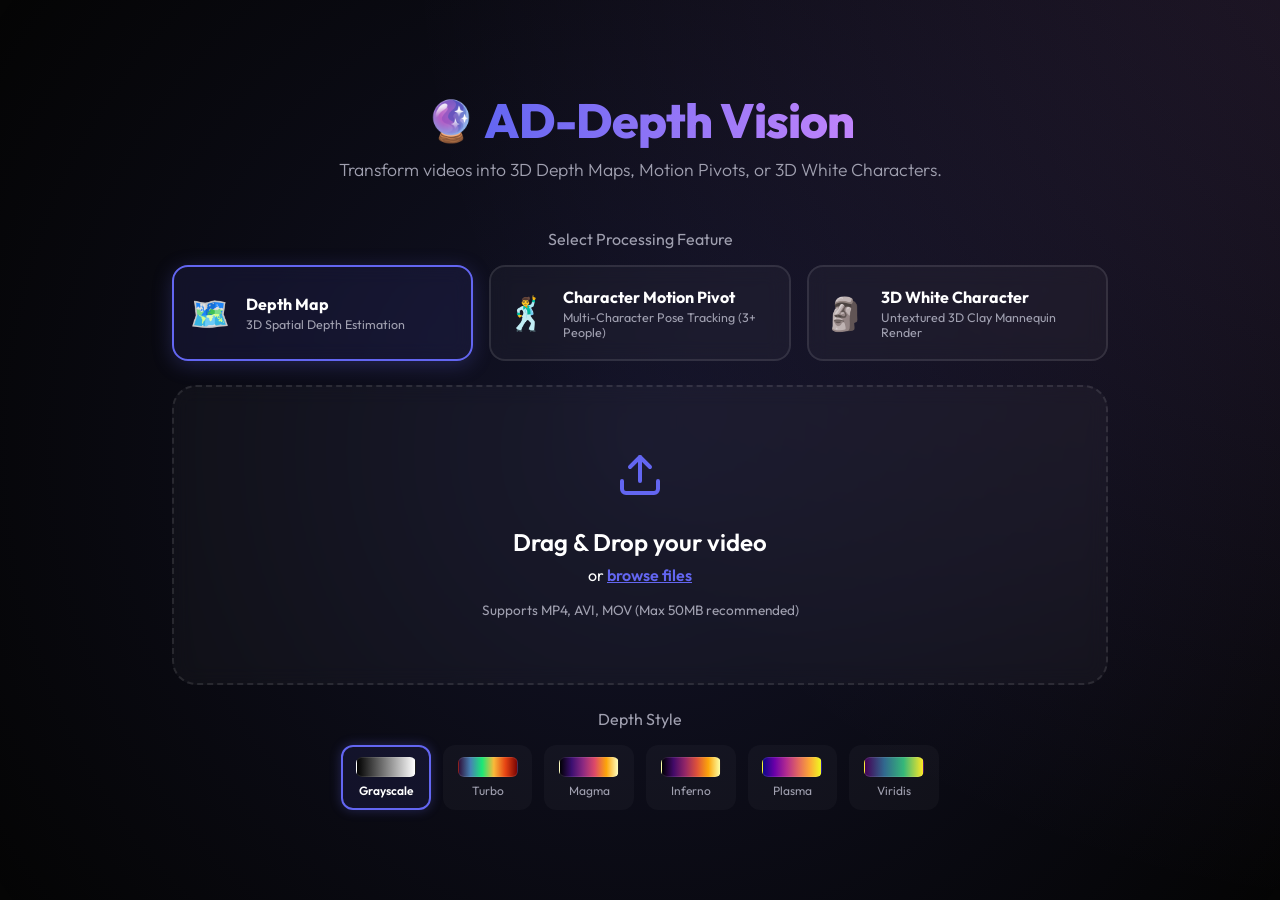
==== frontend/index.html @ 91d2c01e "Initial commit: AD-Depth Vision" ====
<!DOCTYPE html>
<html lang="en">
<head>
    <meta charset="UTF-8">
    <meta name="viewport" content="width=device-width, initial-scale=1.0">
    <title>AD-Depth Vision | AI Video to Depth Map, Pose & 3D White Converter</title>
    <meta name="description" content="Convert any video into a depth map, multi-character motion pivot, or 3D white clay mannequin video using state-of-the-art AI.">
    <link rel="preconnect" href="https://fonts.googleapis.com">
    <link rel="preconnect" href="https://fonts.gstatic.com" crossorigin>
    <link href="https://fonts.googleapis.com/css2?family=Outfit:wght@300;400;600;800&display=swap" rel="stylesheet">
    <link rel="stylesheet" href="style.css">
</head>
<body>
    <div class="background-mesh"></div>
    
    <main class="container">
        <header>
            <div class="logo">
                <span class="logo-icon">🔮</span>
                <h1>AD-Depth Vision</h1>
            </div>
            <p class="subtitle">Transform videos into 3D Depth Maps, Motion Pivots, or 3D White Characters.</p>
        </header>

        <section class="upload-section" id="upload-section">
            <div class="mode-selector">
                <h3>Select Processing Feature</h3>
                <div class="mode-options">
                    <label class="mode-card selected" data-mode="depth">
                        <input type="radio" name="mode" value="depth" checked hidden>
                        <div class="mode-icon">🗺️</div>
                        <div class="mode-info">
                            <strong>Depth Map</strong>
                            <p>3D Spatial Depth Estimation</p>
                        </div>
                    </label>
                    <label class="mode-card" data-mode="pose">
                        <input type="radio" name="mode" value="pose" hidden>
                        <div class="mode-icon">🕺</div>
                        <div class="mode-info">
                            <strong>Character Motion Pivot</strong>
                            <p>Multi-Character Pose Tracking (3+ People)</p>
                        </div>
                    </label>
                    <label class="mode-card" data-mode="3d_white">
                        <input type="radio" name="mode" value="3d_white" hidden>
                        <div class="mode-icon">🗿</div>
                        <div class="mode-info">
                            <strong>3D White Character</strong>
                            <p>Untextured 3D Clay Mannequin Render</p>
                        </div>
                    </label>
                </div>
            </div>

            <div class="drop-zone" id="drop-zone">
                <div class="upload-icon">
                    <svg width="48" height="48" viewBox="0 0 24 24" fill="none" stroke="currentColor" stroke-width="2" stroke-linecap="round" stroke-linejoin="round">
                        <path d="M21 15v4a2 2 0 0 1-2 2H5a2 2 0 0 1-2-2v-4"></path>
                        <polyline points="17 8 12 3 7 8"></polyline>
                        <line x1="12" y1="3" x2="12" y2="15"></line>
                    </svg>
                </div>
                <h2>Drag & Drop your video</h2>
                <p>or <span class="browse-btn">browse files</span></p>
                <p class="formats">Supports MP4, AVI, MOV (Max 50MB recommended)</p>
                <input type="file" id="file-input" accept="video/mp4,video/x-m4v,video/*" hidden>
            </div>

            <div class="colormap-selector" id="colormap-section">
                <h3>Depth Style</h3>
                <div class="colormap-options" id="colormap-options">
                    <label class="colormap-option selected" data-value="grayscale">
                        <input type="radio" name="colormap" value="grayscale" checked hidden>
                        <div class="colormap-preview grayscale-preview"></div>
                        <span>Grayscale</span>
                    </label>
                    <label class="colormap-option" data-value="turbo">
                        <input type="radio" name="colormap" value="turbo" hidden>
                        <div class="colormap-preview turbo-preview"></div>
                        <span>Turbo</span>
                    </label>
                    <label class="colormap-option" data-value="magma">
                        <input type="radio" name="colormap" value="magma" hidden>
                        <div class="colormap-preview magma-preview"></div>
                        <span>Magma</span>
                    </label>
                    <label class="colormap-option" data-value="inferno">
                        <input type="radio" name="colormap" value="inferno" hidden>
                        <div class="colormap-preview inferno-preview"></div>
                        <span>Inferno</span>
                    </label>
                    <label class="colormap-option" data-value="plasma">
                        <input type="radio" name="colormap" value="plasma" hidden>
                        <div class="colormap-preview plasma-preview"></div>
                        <span>Plasma</span>
                    </label>
                    <label class="colormap-option" data-value="viridis">
                        <input type="radio" name="colormap" value="viridis" hidden>
                        <div class="colormap-preview viridis-preview"></div>
                        <span>Viridis</span>
                    </label>
                </div>
            </div>
        </section>

        <section class="processing-section hidden" id="processing-section">
            <div class="loader">
                <div class="scanner"></div>
                <div class="progress-ring"></div>
            </div>
            <h2 id="status-text">Uploading Video...</h2>
            <p id="progress-detail">Our AI is analyzing each frame.</p>
        </section>

        <section class="results-section hidden" id="results-section">
            <h2>Transformation Complete</h2>
            
            <div class="video-compare">
                <div class="video-container">
                    <h3>Original</h3>
                    <video id="original-video" controls muted loop></video>
                </div>
                <div class="video-container">
                    <h3 id="result-title">Depth Map / Motion Pivot</h3>
                    <video id="depth-video" controls muted loop></video>
                </div>
            </div>
            
            <div class="actions">
                <button class="btn btn-primary" id="download-btn">
                    <svg width="20" height="20" viewBox="0 0 24 24" fill="none" stroke="currentColor" stroke-width="2" stroke-linecap="round" stroke-linejoin="round">
                        <path d="M21 15v4a2 2 0 0 1-2 2H5a2 2 0 0 1-2-2v-4"></path>
                        <polyline points="7 10 12 15 17 10"></polyline>
                        <line x1="12" y1="15" x2="12" y2="3"></line>
                    </svg>
                    Download Processed Video
                </button>
                <button class="btn btn-secondary" id="reset-btn">Convert Another</button>
            </div>
        </section>
    </main>

    <script src="app.js"></script>
</body>
</html>
---- frontend/style.css ----
:root {
    --bg-color: #050505;
    --text-primary: #ffffff;
    --text-secondary: #a0a0b0;
    --primary-color: #6366f1;
    --primary-hover: #4f46e5;
    --accent-color: #c084fc;
    --card-bg: rgba(255, 255, 255, 0.03);
    --border-color: rgba(255, 255, 255, 0.1);
    --font-main: 'Outfit', sans-serif;
}

* {
    margin: 0;
    padding: 0;
    box-sizing: border-box;
}

body {
    background-color: var(--bg-color);
    color: var(--text-primary);
    font-family: var(--font-main);
    min-height: 100vh;
    display: flex;
    justify-content: center;
    align-items: center;
    overflow-x: hidden;
    position: relative;
}

/* Dynamic Animated Background */
.background-mesh {
    position: fixed;
    top: -50%;
    left: -50%;
    width: 200%;
    height: 200%;
    background: 
        radial-gradient(circle at 50% 50%, rgba(99, 102, 241, 0.15) 0%, transparent 50%),
        radial-gradient(circle at 80% 20%, rgba(192, 132, 252, 0.15) 0%, transparent 40%);
    z-index: -1;
    animation: pulse 15s ease-in-out infinite alternate;
}

@keyframes pulse {
    0% { transform: scale(1) rotate(0deg); }
    100% { transform: scale(1.1) rotate(5deg); }
}

.container {
    width: 100%;
    max-width: 1000px;
    padding: 2rem;
    display: flex;
    flex-direction: column;
    gap: 3rem;
}

header {
    text-align: center;
    animation: fadeInDown 0.8s ease-out;
}

.logo {
    display: flex;
    align-items: center;
    justify-content: center;
    gap: 0.5rem;
    margin-bottom: 0.5rem;
}

.logo-icon {
    font-size: 2.5rem;
}

h1 {
    font-size: 3rem;
    font-weight: 800;
    background: linear-gradient(to right, var(--primary-color), var(--accent-color));
    -webkit-background-clip: text;
    color: transparent;
    letter-spacing: -1px;
}

.subtitle {
    color: var(--text-secondary);
    font-size: 1.1rem;
    font-weight: 300;
}

/* Upload Section */
.upload-section {
    animation: fadeInUp 0.8s ease-out 0.2s both;
}

/* Mode Selector */
.mode-selector {
    margin-bottom: 1.5rem;
    text-align: center;
}

.mode-selector h3 {
    font-size: 1rem;
    font-weight: 400;
    color: var(--text-secondary);
    margin-bottom: 1rem;
}

.mode-options {
    display: grid;
    grid-template-columns: repeat(3, 1fr);
    gap: 1rem;
}

.mode-card {
    background: var(--card-bg);
    border: 2px solid var(--border-color);
    border-radius: 16px;
    padding: 1.2rem 1rem;
    display: flex;
    align-items: center;
    gap: 1rem;
    cursor: pointer;
    transition: all 0.3s ease;
    backdrop-filter: blur(10px);
}

.mode-card:hover {
    border-color: rgba(255, 255, 255, 0.2);
    transform: translateY(-2px);
}

.mode-card.selected {
    border-color: var(--primary-color);
    background: rgba(99, 102, 241, 0.1);
    box-shadow: 0 4px 20px rgba(99, 102, 241, 0.25);
}

.mode-icon {
    font-size: 2rem;
    line-height: 1;
}

.mode-info {
    text-align: left;
}

.mode-info strong {
    display: block;
    font-size: 1rem;
    color: var(--text-primary);
}

.mode-info p {
    font-size: 0.78rem;
    color: var(--text-secondary);
    margin-top: 0.2rem;
}

.drop-zone {
    background: var(--card-bg);
    border: 2px dashed var(--border-color);
    border-radius: 24px;
    padding: 4rem 2rem;
    text-align: center;
    cursor: pointer;
    transition: all 0.3s cubic-bezier(0.25, 0.8, 0.25, 1);
    backdrop-filter: blur(10px);
    position: relative;
    overflow: hidden;
}

.drop-zone:hover, .drop-zone.dragover {
    border-color: var(--primary-color);
    background: rgba(99, 102, 241, 0.05);
    transform: translateY(-2px);
    box-shadow: 0 10px 30px rgba(0, 0, 0, 0.2);
}

.upload-icon {
    color: var(--primary-color);
    margin-bottom: 1.5rem;
    transition: transform 0.3s ease;
}

.drop-zone:hover .upload-icon {
    transform: translateY(-5px) scale(1.1);
}

.drop-zone h2 {
    font-size: 1.5rem;
    font-weight: 600;
    margin-bottom: 0.5rem;
}

.browse-btn {
    color: var(--primary-color);
    font-weight: 600;
    text-decoration: underline;
}

.formats {
    margin-top: 1rem;
    font-size: 0.85rem;
    color: var(--text-secondary);
}

/* Colormap Selector */
.colormap-selector {
    margin-top: 1.5rem;
    text-align: center;
}

.colormap-selector h3 {
    font-size: 1rem;
    font-weight: 400;
    color: var(--text-secondary);
    margin-bottom: 1rem;
}

.colormap-options {
    display: flex;
    gap: 0.75rem;
    justify-content: center;
    flex-wrap: wrap;
}

.colormap-option {
    display: flex;
    flex-direction: column;
    align-items: center;
    gap: 0.4rem;
    padding: 0.6rem 0.8rem;
    border-radius: 12px;
    border: 2px solid transparent;
    background: var(--card-bg);
    cursor: pointer;
    transition: all 0.25s ease;
}

.colormap-option:hover {
    border-color: rgba(255, 255, 255, 0.15);
    background: rgba(255, 255, 255, 0.05);
}

.colormap-option.selected {
    border-color: var(--primary-color);
    background: rgba(99, 102, 241, 0.1);
    box-shadow: 0 0 12px rgba(99, 102, 241, 0.3);
}

.colormap-option span {
    font-size: 0.75rem;
    color: var(--text-secondary);
    font-weight: 400;
}

.colormap-option.selected span {
    color: var(--text-primary);
    font-weight: 600;
}

.colormap-preview {
    width: 60px;
    height: 20px;
    border-radius: 6px;
    border: 1px solid rgba(255, 255, 255, 0.1);
}

.grayscale-preview {
    background: linear-gradient(to right, #000, #fff);
}

.turbo-preview {
    background: linear-gradient(to right, #30123b, #4682b4, #1ae876, #faba39, #e64413, #7a0403);
}

.magma-preview {
    background: linear-gradient(to right, #000004, #3b0f70, #8c2981, #de4968, #fca50a, #fcfdbf);
}

.inferno-preview {
    background: linear-gradient(to right, #000004, #420a68, #932667, #dd513a, #fca50a, #fcffa4);
}

.plasma-preview {
    background: linear-gradient(to right, #0d0887, #6a00a8, #b12a90, #e16462, #fca636, #f0f921);
}

.viridis-preview {
    background: linear-gradient(to right, #440154, #31688e, #35b779, #fde725);
}

/* Processing Section */
.processing-section {
    text-align: center;
    background: var(--card-bg);
    border: 1px solid var(--border-color);
    border-radius: 24px;
    padding: 4rem 2rem;
    backdrop-filter: blur(10px);
    animation: fadeIn 0.5s ease-out;
}

.loader {
    position: relative;
    width: 120px;
    height: 120px;
    margin: 0 auto 2rem;
}

.progress-ring {
    position: absolute;
    top: 0;
    left: 0;
    width: 100%;
    height: 100%;
    border: 4px solid rgba(255, 255, 255, 0.1);
    border-top-color: var(--primary-color);
    border-radius: 50%;
    animation: spin 1s linear infinite;
}

.scanner {
    position: absolute;
    top: 20%;
    left: 20%;
    width: 60%;
    height: 60%;
    background: linear-gradient(180deg, transparent, rgba(192, 132, 252, 0.5), transparent);
    border-radius: 10px;
    animation: scan 2s ease-in-out infinite alternate;
}

@keyframes spin { 100% { transform: rotate(360deg); } }
@keyframes scan {
    0% { transform: translateY(-30%); opacity: 0; }
    50% { opacity: 1; }
    100% { transform: translateY(30%); opacity: 0; }
}

.processing-section h2 {
    font-size: 1.8rem;
    margin-bottom: 0.5rem;
    background: linear-gradient(to right, #fff, #a0a0b0);
    -webkit-background-clip: text;
    color: transparent;
}

.processing-section p {
    color: var(--text-secondary);
}

/* Results Section */
.results-section {
    animation: fadeInUp 0.8s ease-out;
}

.results-section > h2 {
    text-align: center;
    font-size: 2rem;
    margin-bottom: 2rem;
}

.video-compare {
    display: grid;
    grid-template-columns: 1fr 1fr;
    gap: 1.5rem;
    margin-bottom: 2.5rem;
}

.video-container {
    background: var(--card-bg);
    border: 1px solid var(--border-color);
    border-radius: 16px;
    padding: 1rem;
    transition: transform 0.3s ease;
}

.video-container:hover {
    transform: translateY(-5px);
    border-color: rgba(255, 255, 255, 0.2);
}

.video-container h3 {
    font-size: 1.1rem;
    margin-bottom: 1rem;
    color: var(--text-secondary);
    text-align: center;
    font-weight: 400;
}

video {
    width: 100%;
    border-radius: 8px;
    background: #000;
    display: block;
    object-fit: contain;
}

.actions {
    display: flex;
    justify-content: center;
    gap: 1rem;
}

.btn {
    padding: 0.8rem 1.8rem;
    border-radius: 12px;
    font-family: inherit;
    font-weight: 600;
    font-size: 1rem;
    cursor: pointer;
    display: flex;
    align-items: center;
    gap: 0.5rem;
    transition: all 0.2s ease;
    border: none;
}

.btn-primary {
    background: var(--primary-color);
    color: white;
    box-shadow: 0 4px 15px rgba(99, 102, 241, 0.4);
}

.btn-primary:hover {
    background: var(--primary-hover);
    transform: translateY(-2px);
    box-shadow: 0 6px 20px rgba(99, 102, 241, 0.6);
}

.btn-secondary {
    background: transparent;
    color: var(--text-primary);
    border: 1px solid var(--border-color);
}

.btn-secondary:hover {
    background: rgba(255, 255, 255, 0.05);
    border-color: rgba(255, 255, 255, 0.2);
}

.hidden {
    display: none !important;
}

/* Animations */
@keyframes fadeInDown {
    from { opacity: 0; transform: translateY(-20px); }
    to { opacity: 1; transform: translateY(0); }
}

@keyframes fadeInUp {
    from { opacity: 0; transform: translateY(20px); }
    to { opacity: 1; transform: translateY(0); }
}

@keyframes fadeIn {
    from { opacity: 0; }
    to { opacity: 1; }
}

@media (max-width: 768px) {
    .video-compare {
        grid-template-columns: 1fr;
    }
    h1 { font-size: 2.2rem; }
}
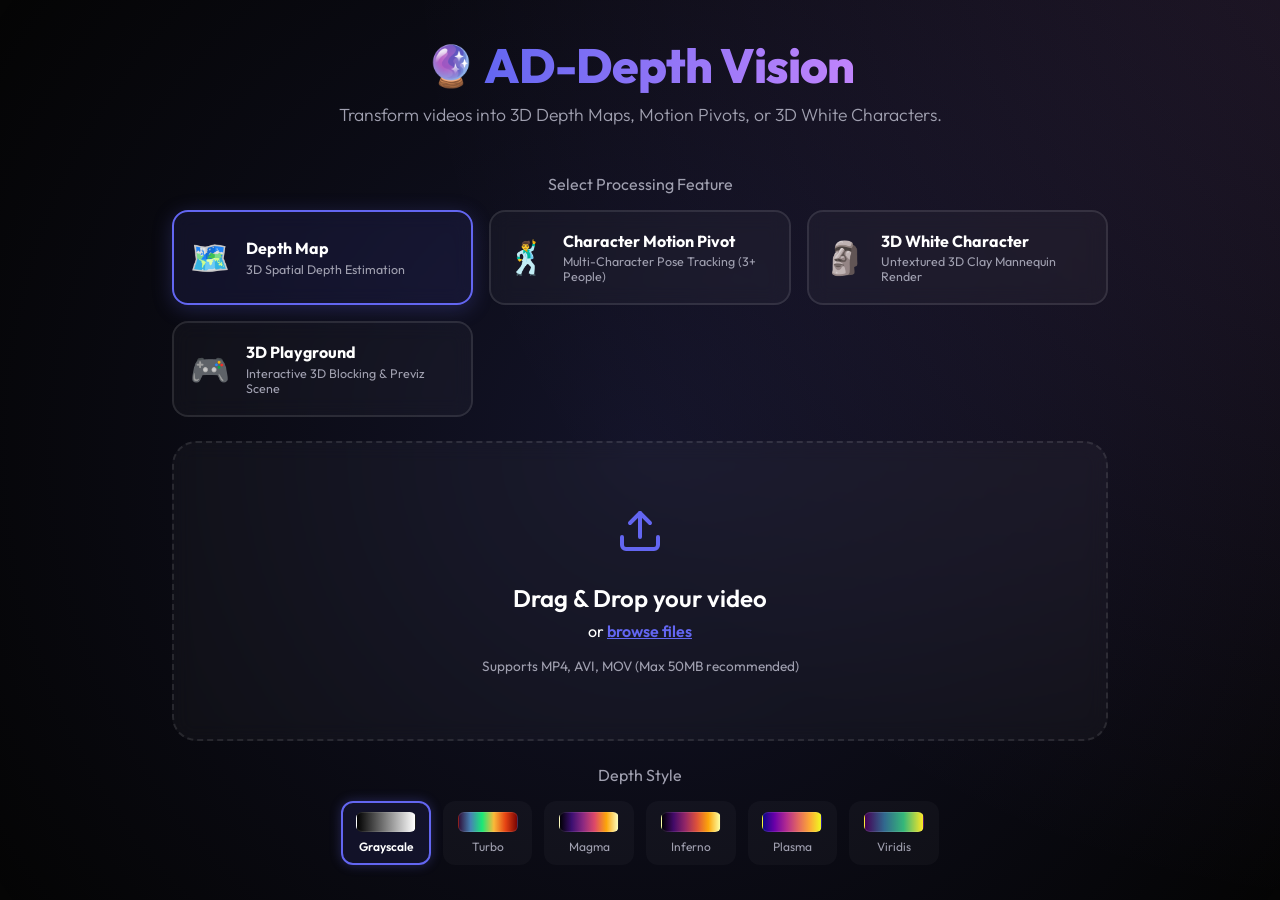
==== commit 5a0f8672: "Feat: 3D Playground for Interactive Blocking - Added PlaygroundProcessor: extracts YOLOv8 pose + Dep" ====
--- a/frontend/index.html
+++ b/frontend/index.html
@@ -48,6 +48,14 @@
                         <div class="mode-info">
                             <strong>3D White Character</strong>
                             <p>Untextured 3D Clay Mannequin Render</p>
+                        </div>
+                    </label>
+                    <label class="mode-card" data-mode="playground">
+                        <input type="radio" name="mode" value="playground" hidden>
+                        <div class="mode-icon">🎮</div>
+                        <div class="mode-info">
+                            <strong>3D Playground</strong>
+                            <p>Interactive 3D Blocking & Previz Scene</p>
                         </div>
                     </label>
                 </div>
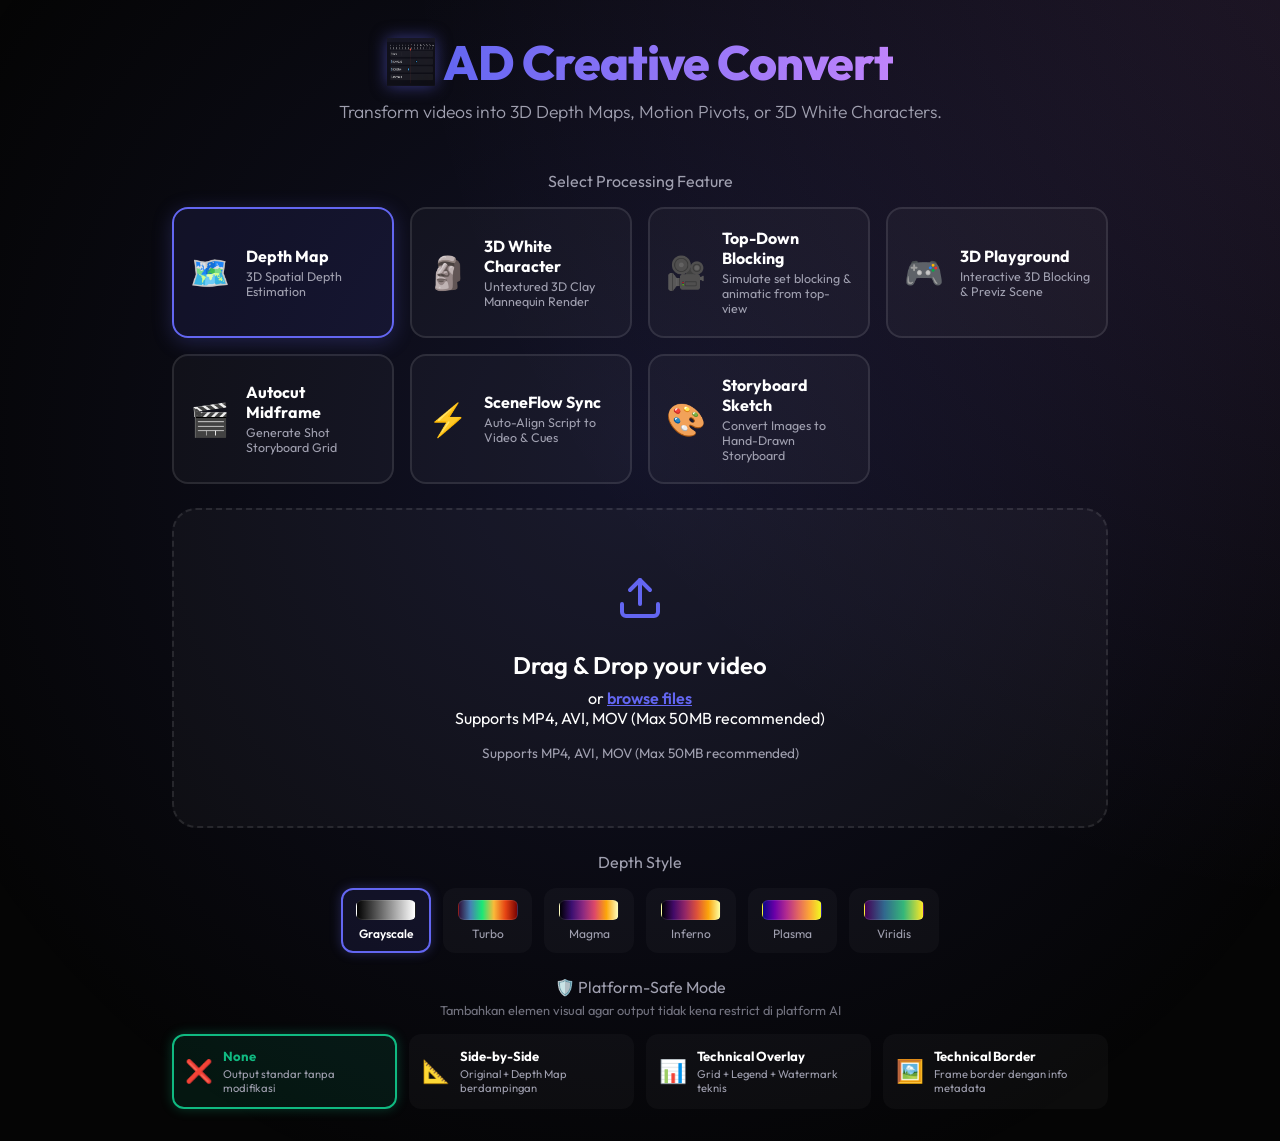
==== commit a47fd8f1: "feat: add full feature set - SceneFlow, Autocut, Blocking, Sketch, DramaClaw, BG Lock, Playground & " ====
--- a/frontend/index.html
+++ b/frontend/index.html
@@ -3,12 +3,14 @@
 <head>
     <meta charset="UTF-8">
     <meta name="viewport" content="width=device-width, initial-scale=1.0">
-    <title>AD-Depth Vision | AI Video to Depth Map, Pose & 3D White Converter</title>
+    <title>AD Creative Convert | AI Video to Depth Map, Pose & 3D White Converter</title>
     <meta name="description" content="Convert any video into a depth map, multi-character motion pivot, or 3D white clay mannequin video using state-of-the-art AI.">
     <link rel="preconnect" href="https://fonts.googleapis.com">
     <link rel="preconnect" href="https://fonts.gstatic.com" crossorigin>
     <link href="https://fonts.googleapis.com/css2?family=Outfit:wght@300;400;600;800&display=swap" rel="stylesheet">
-    <link rel="stylesheet" href="style.css">
+    <link rel="icon" type="image/png" href="logo.png">
+    <link rel="apple-touch-icon" href="logo.png">
+    <link rel="stylesheet" href="style.css?v=12">
 </head>
 <body>
     <div class="background-mesh"></div>
@@ -16,8 +18,8 @@
     <main class="container">
         <header>
             <div class="logo">
-                <span class="logo-icon">🔮</span>
-                <h1>AD-Depth Vision</h1>
+                <img src="logo.png" alt="AD Creative Convert Logo" class="logo-icon" style="width: 48px; height: 48px; filter: drop-shadow(0 0 8px rgba(99, 102, 241, 0.5));">
+                <h1>AD Creative Convert</h1>
             </div>
             <p class="subtitle">Transform videos into 3D Depth Maps, Motion Pivots, or 3D White Characters.</p>
         </header>
@@ -34,14 +36,6 @@
                             <p>3D Spatial Depth Estimation</p>
                         </div>
                     </label>
-                    <label class="mode-card" data-mode="pose">
-                        <input type="radio" name="mode" value="pose" hidden>
-                        <div class="mode-icon">🕺</div>
-                        <div class="mode-info">
-                            <strong>Character Motion Pivot</strong>
-                            <p>Multi-Character Pose Tracking (3+ People)</p>
-                        </div>
-                    </label>
                     <label class="mode-card" data-mode="3d_white">
                         <input type="radio" name="mode" value="3d_white" hidden>
                         <div class="mode-icon">🗿</div>
@@ -50,12 +44,44 @@
                             <p>Untextured 3D Clay Mannequin Render</p>
                         </div>
                     </label>
+                    <label class="mode-card" data-mode="blocking">
+                        <input type="radio" name="mode" value="blocking" hidden>
+                        <div class="mode-icon">🎥</div>
+                        <div class="mode-info">
+                            <strong>Top-Down Blocking</strong>
+                            <p>Simulate set blocking & animatic from top-view</p>
+                        </div>
+                    </label>
                     <label class="mode-card" data-mode="playground">
                         <input type="radio" name="mode" value="playground" hidden>
                         <div class="mode-icon">🎮</div>
                         <div class="mode-info">
                             <strong>3D Playground</strong>
                             <p>Interactive 3D Blocking & Previz Scene</p>
+                        </div>
+                    </label>
+                    <label class="mode-card" data-mode="autocut">
+                        <input type="radio" name="mode" value="autocut" hidden>
+                        <div class="mode-icon">🎬</div>
+                        <div class="mode-info">
+                            <strong>Autocut Midframe</strong>
+                            <p>Generate Shot Storyboard Grid</p>
+                        </div>
+                    </label>
+                    <label class="mode-card" data-mode="sceneflow">
+                        <input type="radio" name="mode" value="sceneflow" hidden>
+                        <div class="mode-icon">⚡</div>
+                        <div class="mode-info">
+                            <strong>SceneFlow Sync</strong>
+                            <p>Auto-Align Script to Video & Cues</p>
+                        </div>
+                    </label>
+                    <label class="mode-card" data-mode="sketch">
+                        <input type="radio" name="mode" value="sketch" hidden>
+                        <div class="mode-icon">🎨</div>
+                        <div class="mode-info">
+                            <strong>Storyboard Sketch</strong>
+                            <p>Convert Images to Hand-Drawn Storyboard</p>
                         </div>
                     </label>
                 </div>
@@ -69,10 +95,10 @@
                         <line x1="12" y1="3" x2="12" y2="15"></line>
                     </svg>
                 </div>
-                <h2>Drag & Drop your video</h2>
-                <p>or <span class="browse-btn">browse files</span></p>
+                <h2 id="drop-zone-title">Drag & Drop your video</h2>
+                <p id="drop-zone-subtitle">or <span class="browse-btn">browse files</span></p>
                 <p class="formats">Supports MP4, AVI, MOV (Max 50MB recommended)</p>
-                <input type="file" id="file-input" accept="video/mp4,video/x-m4v,video/*" hidden>
+                <input type="file" id="file-input" accept="video/mp4,video/x-m4v,video/*,image/*" hidden>
             </div>
 
             <div class="colormap-selector" id="colormap-section">
@@ -110,6 +136,360 @@
                     </label>
                 </div>
             </div>
+            <div class="safe-mode-selector" id="safe-mode-section">
+                <h3>🛡️ Platform-Safe Mode</h3>
+                <p class="safe-mode-desc">Tambahkan elemen visual agar output tidak kena restrict di platform AI</p>
+                <div class="safe-mode-options" id="safe-mode-options">
+                    <label class="safe-mode-option selected" data-value="none">
+                        <input type="radio" name="safe_mode" value="none" checked hidden>
+                        <div class="safe-mode-icon">❌</div>
+                        <div class="safe-mode-info">
+                            <strong>None</strong>
+                            <p>Output standar tanpa modifikasi</p>
+                        </div>
+                    </label>
+                    <label class="safe-mode-option" data-value="side_by_side">
+                        <input type="radio" name="safe_mode" value="side_by_side" hidden>
+                        <div class="safe-mode-icon">📐</div>
+                        <div class="safe-mode-info">
+                            <strong>Side-by-Side</strong>
+                            <p>Original + Depth Map berdampingan</p>
+                        </div>
+                    </label>
+                    <label class="safe-mode-option" data-value="overlay">
+                        <input type="radio" name="safe_mode" value="overlay" hidden>
+                        <div class="safe-mode-icon">📊</div>
+                        <div class="safe-mode-info">
+                            <strong>Technical Overlay</strong>
+                            <p>Grid + Legend + Watermark teknis</p>
+                        </div>
+                    </label>
+                    <label class="safe-mode-option" data-value="border">
+                        <input type="radio" name="safe_mode" value="border" hidden>
+                        <div class="safe-mode-icon">🖼️</div>
+                        <div class="safe-mode-info">
+                            <strong>Technical Border</strong>
+                            <p>Frame border dengan info metadata</p>
+                        </div>
+                    </label>
+                </div>
+            </div>
+            
+            <div class="autocut-options hidden" id="autocut-section">
+                <h3>🎬 Autocut Settings</h3>
+                <div class="control-group">
+                    <label for="autocut-capture">Capture Frame</label>
+                    <select id="autocut-capture" style="width: 100%; padding: 0.8rem; background: var(--card-bg); border: 2px solid rgba(255,255,255,0.1); color: var(--text-primary); border-radius: 8px;">
+                        <option value="mid_frame" selected>Mid Frame (Tengah Shot - Recommended)</option>
+                        <option value="first_frame">First Frame (Awal Shot)</option>
+                        <option value="end_frame">End Frame (Akhir Shot)</option>
+                    </select>
+                </div>
+            </div>
+
+            <!-- SceneFlow Script-Video Sync Section -->
+            <div class="sceneflow-options hidden" id="sceneflow-section" style="margin-top: 1.5rem;">
+                <div class="sceneflow-banner" style="background: linear-gradient(135deg, rgba(99, 102, 241, 0.15), rgba(168, 85, 247, 0.15)); border: 1px solid rgba(168, 85, 247, 0.3); border-radius: 12px; padding: 1.25rem; margin-bottom: 1.5rem;">
+                    <div style="display: flex; align-items: center; gap: 10px; margin-bottom: 0.5rem;">
+                        <span style="font-size: 1.5rem;">⚡</span>
+                        <h3 style="margin: 0; color: #fff;">SceneFlow Screenplay-to-Video Sync Studio</h3>
+                    </div>
+                    <p style="color: var(--text-secondary); margin: 0; font-size: 0.9rem;">
+                        Upload footage and script simultaneously. The AI extracts audio dialog bursts, synchronizes 8 color-coded screenplay cues in real-time, and lets you fine-tune timestamps on an interactive timeline.
+                    </p>
+                </div>
+
+                <div style="display: grid; grid-template-columns: repeat(auto-fit, minmax(300px, 1fr)); gap: 1.5rem; margin-bottom: 1.5rem;">
+                    <!-- Video Upload Area -->
+                    <div class="control-group">
+                        <label style="font-weight: 600; margin-bottom: 0.5rem; display: block;">📹 1. Upload Video Footage</label>
+                        <div id="sceneflow-video-dropzone" class="dropzone" style="border: 2px dashed rgba(255,255,255,0.2); border-radius: 10px; padding: 2rem 1rem; text-align: center; cursor: pointer; background: rgba(0,0,0,0.2);">
+                            <span id="sceneflow-dropzone-text">Drop video here or click to browse</span>
+                            <input type="file" id="sceneflow-video-file" accept="video/*" hidden>
+                        </div>
+                    </div>
+
+                    <!-- Script Input Area -->
+                    <div class="control-group">
+                        <div style="display: flex; justify-content: space-between; align-items: center; margin-bottom: 0.5rem;">
+                            <label style="font-weight: 600;">📜 2. Screenplay / Script</label>
+                            <div style="display: flex; gap: 6px; align-items: center; flex-wrap: wrap;">
+                                <button type="button" id="sceneflow-upload-doc-btn" class="btn btn-secondary" style="padding: 0.25rem 0.6rem; font-size: 0.8rem; background: rgba(99, 102, 241, 0.2); border-color: rgba(99, 102, 241, 0.4); color: #a5b4fc;" title="Upload script from PDF, TXT, or Fountain file">📄 Upload PDF / TXT</button>
+                                <input type="file" id="sceneflow-doc-file" accept=".pdf,.txt,.fountain,.md" hidden>
+                                <select id="sceneflow-demo-select" class="custom-select" style="padding: 0.25rem 0.5rem; font-size: 0.8rem;">
+                                    <option value="scifi">Sci-Fi Lab Demo</option>
+                                    <option value="chase">Cyberpunk Chase Demo</option>
+                                </select>
+                                <button type="button" id="sceneflow-load-demo-btn" class="btn btn-secondary" style="padding: 0.25rem 0.6rem; font-size: 0.8rem;">Load Demo</button>
+                            </div>
+                        </div>
+                        <textarea id="sceneflow-script-input" rows="8" placeholder="Paste your screenplay script text here...
+Example:
+INT. LAB - NIGHT
+DR. ARIS: &quot;The neural sync is stable.&quot;
+[CAMERA: SLOW PAN LEFT]
+Dr. Aris flips the breaker switch.
+[SFX: POWER GENERATOR HUMMING]"></textarea>
+                    </div>
+                </div>
+
+                <div style="text-align: center; margin-top: 1rem;">
+                    <button class="btn btn-primary" id="sceneflow-align-btn" style="padding: 0.85rem 2.5rem; font-size: 1.05rem; font-weight: 700; box-shadow: 0 4px 20px rgba(99, 102, 241, 0.4);">
+                        ✨ Generate & Auto-Align Script
+                    </button>
+                </div>
+            </div>
+            <!-- Top-Down Blocking UI -->
+            <div class="blocking-options hidden" id="blocking-section" style="margin-top: 1.5rem;">
+                <h3>🎥 Blocking Editor</h3>
+                <p style="color: var(--text-secondary); margin-bottom: 1rem; text-align: center;">Upload a floor plan image, add characters and cameras, and set keyframes over time.</p>
+                
+                <div class="blocking-controls" style="display: flex; gap: 10px; justify-content: center; margin-bottom: 1rem; flex-wrap: wrap;">
+                    <div style="display: flex; align-items: center; gap: 10px; background: rgba(0,0,0,0.3); padding: 0.5rem 1rem; border-radius: 8px;">
+                        <label>Duration: <span id="blocking-duration-label">5</span>s</label>
+                        <input type="range" id="blocking-duration" min="1" max="30" value="5" style="width: 100px;">
+                    </div>
+
+                    <div style="display: flex; align-items: center; gap: 5px;">
+                        <button id="blocking-undo-btn" class="btn btn-secondary" style="padding: 0.5rem;" title="Undo (Cmd+Z)">↩️ Undo</button>
+                        <button id="blocking-redo-btn" class="btn btn-secondary" style="padding: 0.5rem;" title="Redo (Cmd+Shift+Z)">↪️ Redo</button>
+                        <button id="blocking-reset-btn" class="btn btn-secondary" style="padding: 0.5rem; color: #e74c3c;" title="Reset Project">⚠️ Reset</button>
+                        <div style="width: 1px; height: 20px; background: rgba(255,255,255,0.2); margin: 0 5px;"></div>
+                        <button id="blocking-export-btn" class="btn btn-secondary" style="padding: 0.5rem;" title="Download project file">💾 Save Project</button>
+                        <button id="blocking-import-btn" class="btn btn-secondary" style="padding: 0.5rem;" title="Load project file">📂 Load</button>
+                        <input type="file" id="blocking-import-file" accept=".json" style="display: none;">
+                        <div style="width: 1px; height: 20px; background: rgba(255,255,255,0.2); margin: 0 5px;"></div>
+                        <button id="blocking-render-btn" class="btn" style="padding: 0.5rem; background: var(--primary-color); color: white; border: none; font-weight: bold; box-shadow: 0 0 10px rgba(108, 92, 231, 0.5);" title="Render project as MP4 Video">🎬 Render Video</button>
+                        <button id="blocking-generate-prompt-btn" class="btn" style="padding: 0.5rem; background: #f39c12; color: white; border: none; font-weight: bold; box-shadow: 0 0 10px rgba(243, 156, 18, 0.5);" title="Generate Prompt based on timeline">✍️ Gen Prompt</button>
+                        <button id="blocking-import-prompt-btn" class="btn" style="padding: 0.5rem; background: #2ecc71; color: white; border: none; font-weight: bold; box-shadow: 0 0 10px rgba(46, 204, 113, 0.5);" title="Animate canvas from text prompt">📥 Import Prompt</button>
+                    </div>
+                </div>
+
+                <div class="blocking-main-workspace" style="display: flex; gap: 1rem; align-items: stretch;">
+                    <!-- Project Manager Sidebar -->
+                    <div class="blocking-project-manager" style="width: 250px; background: rgba(0,0,0,0.3); border: 1px solid var(--border-color); border-radius: 12px; padding: 1rem; display: flex; flex-direction: column; gap: 1rem;">
+                        <div style="display: flex; justify-content: space-between; align-items: center;">
+                            <h4 style="margin: 0; color: #f39c12;">📂 Projects</h4>
+                            <button id="blocking-new-project-btn" class="btn" style="background: rgba(46, 204, 113, 0.2); color: #2ecc71; border: 1px solid #2ecc71; padding: 0.2rem 0.5rem; font-size: 0.8rem;">+ New</button>
+                        </div>
+                        
+                        <div style="flex: 1; overflow-y: auto; display: flex; flex-direction: column; gap: 0.5rem; padding-right: 5px;">
+                            <div style="font-size: 0.75rem; color: var(--text-secondary); margin-top: 0.5rem; text-transform: uppercase; letter-spacing: 1px;">Current Workspace</div>
+                            <div id="project-list-autosave" style="display: flex; flex-direction: column; gap: 0.3rem;">
+                                <div class="project-item active" id="load-autosave-btn" style="background: rgba(52, 152, 219, 0.2); border: 1px solid #3498db; padding: 0.5rem; border-radius: 6px; cursor: pointer; display: flex; justify-content: space-between; align-items: center;">
+                                    <div>
+                                        <div style="font-weight: bold; font-size: 0.9rem; color: #3498db;">Auto-Saved Project</div>
+                                        <div style="font-size: 0.7rem; color: rgba(255,255,255,0.5);" id="autosave-time-label">Updated automatically</div>
+                                    </div>
+                                    <button id="clear-autosave-btn" class="btn btn-secondary" style="padding: 2px 5px; font-size: 0.8rem; background: rgba(0,0,0,0.5); border: none;" title="Clear Workspace">🗑️</button>
+                                </div>
+                            </div>
+                            
+                            <div style="font-size: 0.75rem; color: var(--text-secondary); margin-top: 1rem; text-transform: uppercase; letter-spacing: 1px;">Saved Projects</div>
+                            <div id="project-list-saved" style="display: flex; flex-direction: column; gap: 0.3rem;">
+                                <!-- Saved items injected via JS -->
+                            </div>
+                            
+                            <div style="font-size: 0.75rem; color: var(--text-secondary); margin-top: 1rem; text-transform: uppercase; letter-spacing: 1px; display: flex; justify-content: space-between; align-items: center;">
+                                <span>♻️ Recycle Bin</span>
+                                <button id="empty-trash-btn" class="btn btn-secondary" style="padding: 2px 5px; font-size: 0.6rem; background: rgba(231, 76, 60, 0.2); color: #e74c3c; border: 1px solid rgba(231, 76, 60, 0.5); display: none;">Empty</button>
+                            </div>
+                            <div id="project-list-trash" style="display: flex; flex-direction: column; gap: 0.3rem;">
+                                <!-- Trash items injected via JS -->
+                            </div>
+                        </div>
+                    </div>
+                    
+                    <div class="blocking-editor" style="flex: 1; background: rgba(0,0,0,0.5); border: 2px solid var(--border-color); border-radius: 12px; overflow: hidden; position: relative;">
+                        <!-- Canvas Controls -->
+                        <div style="position: absolute; top: 10px; right: 10px; z-index: 100; background: rgba(0,0,0,0.7); padding: 5px 10px; border-radius: 8px; display: flex; align-items: center; gap: 10px; border: 1px solid var(--border-color);">
+                            <span style="font-size: 0.8rem; color: #fff;">🔍 Zoom</span>
+                            <input type="range" id="canvas-zoom-slider" min="0.2" max="3" step="0.1" value="1" style="width: 100px; cursor: pointer;">
+                            <button id="canvas-reset-pan-btn" class="btn btn-secondary" style="padding: 2px 6px; font-size: 0.8rem;">Reset View</button>
+                        </div>
+                        <div id="blocking-stage" style="position: relative; width: 100%; aspect-ratio: 16/9; background-color: #1a1a24; background-size: contain; background-position: center; background-repeat: no-repeat; overflow: hidden; transition: background-image 0.3s ease; transform-origin: center center;">
+                            
+                            <!-- Spotlight Blur Overlay & Mask -->
+                            <svg id="spotlight-svg" width="0" height="0" style="position: absolute;">
+                                <defs>
+                                    <mask id="spotlight-mask">
+                                        <!-- White means "apply blur", Black means "cut hole (clear)" -->
+                                        <rect width="100%" height="100%" fill="white" />
+                                        <g id="spotlight-holes"></g>
+                                    </mask>
+                                </defs>
+                            </svg>
+                            <div id="spotlight-overlay" style="position: absolute; inset: 0; pointer-events: none; z-index: 0; display: none;"></div>
+
+                            <p id="blocking-placeholder" style="position: absolute; top: 50%; left: 50%; transform: translate(-50%, -50%); color: var(--text-secondary); pointer-events: none; text-align: center;">Upload images below to start blocking.</p>
+                        </div>
+                    </div>
+                </div>
+                
+                <div class="blocking-bg-manager" style="margin-top: 1rem; background: rgba(0,0,0,0.3); padding: 1rem; border-radius: 12px; border: 1px solid var(--border-color);">
+                    <h4 style="margin-top: 0; margin-bottom: 0.5rem; font-size: 0.9rem; color: var(--text-secondary);">Background Plates</h4>
+                    <div style="display: flex; gap: 1rem; align-items: stretch; flex-wrap: wrap;">
+                        <div style="flex: 1; min-width: 200px; display: flex; flex-direction: column; gap: 0.5rem;">
+                            <label style="font-size: 0.8rem; font-weight: bold; color: #f39c12;">1. Top-Down View (Required)</label>
+                            <div id="top-view-upload" style="flex: 1; min-height: 100px; border: 2px dashed rgba(243, 156, 18, 0.5); border-radius: 8px; display: flex; flex-direction: column; justify-content: center; align-items: center; cursor: pointer; background: rgba(0,0,0,0.2); position: relative; overflow: hidden; padding: 5px;">
+                                <span class="upload-label" style="font-size: 0.8rem; pointer-events: none;">Click to upload Top View</span>
+                                <input type="text" id="top-view-tag" class="bg-tag-input" data-index="0" placeholder="@TOP_VIEW" style="width: 80%; padding: 0.2rem; margin-top: auto; background: rgba(0,0,0,0.7); border: 1px solid var(--border-color); color: white; border-radius: 4px; font-size: 0.7rem; text-align: center;" onclick="event.stopPropagation()">
+                                <input type="file" id="top-view-input" accept="image/*" style="display: none;">
+                            </div>
+                        </div>
+                        
+                        <div style="flex: 2; min-width: 300px; display: flex; flex-direction: column; gap: 0.5rem;">
+                            <label style="font-size: 0.8rem; font-weight: bold; color: #3498db;">2. Secondary Backgrounds (Max 3)</label>
+                            <div style="display: flex; gap: 10px; flex: 1;">
+                                <div class="bg-upload-slot" data-index="1" style="flex: 1; min-height: 100px; border: 2px dashed rgba(52, 152, 219, 0.3); border-radius: 8px; display: flex; flex-direction: column; justify-content: center; align-items: center; cursor: pointer; background: rgba(0,0,0,0.2); position: relative; overflow: hidden; padding: 5px;">
+                                    <span class="upload-label" style="font-size: 0.8rem; pointer-events: none;">+ BG 1</span>
+                                    <input type="text" class="bg-tag-input" data-index="1" placeholder="@LOC_1" style="width: 80%; padding: 0.2rem; margin-top: auto; background: rgba(0,0,0,0.7); border: 1px solid var(--border-color); color: white; border-radius: 4px; font-size: 0.7rem; text-align: center;" onclick="event.stopPropagation()">
+                                </div>
+                                <div class="bg-upload-slot" data-index="2" style="flex: 1; min-height: 100px; border: 2px dashed rgba(52, 152, 219, 0.3); border-radius: 8px; display: flex; flex-direction: column; justify-content: center; align-items: center; cursor: pointer; background: rgba(0,0,0,0.2); position: relative; overflow: hidden; padding: 5px;">
+                                    <span class="upload-label" style="font-size: 0.8rem; pointer-events: none;">+ BG 2</span>
+                                    <input type="text" class="bg-tag-input" data-index="2" placeholder="@LOC_2" style="width: 80%; padding: 0.2rem; margin-top: auto; background: rgba(0,0,0,0.7); border: 1px solid var(--border-color); color: white; border-radius: 4px; font-size: 0.7rem; text-align: center;" onclick="event.stopPropagation()">
+                                </div>
+                                <div class="bg-upload-slot" data-index="3" style="flex: 1; min-height: 100px; border: 2px dashed rgba(52, 152, 219, 0.3); border-radius: 8px; display: flex; flex-direction: column; justify-content: center; align-items: center; cursor: pointer; background: rgba(0,0,0,0.2); position: relative; overflow: hidden; padding: 5px;">
+                                    <span class="upload-label" style="font-size: 0.8rem; pointer-events: none;">+ BG 3</span>
+                                    <input type="text" class="bg-tag-input" data-index="3" placeholder="@LOC_3" style="width: 80%; padding: 0.2rem; margin-top: auto; background: rgba(0,0,0,0.7); border: 1px solid var(--border-color); color: white; border-radius: 4px; font-size: 0.7rem; text-align: center;" onclick="event.stopPropagation()">
+                                </div>
+                                <input type="file" id="secondary-bg-input" accept="image/*" style="display: none;">
+                            </div>
+                        </div>
+                    </div>
+                </div>
+
+                <div class="blocking-timeline" style="margin-top: 1rem; background: var(--card-bg); padding: 1rem; border-radius: 12px; border: 1px solid var(--border-color);">
+                    <div style="display: flex; align-items: center; gap: 1rem; margin-bottom: 0.5rem; justify-content: space-between;">
+                        <div style="display: flex; align-items: center; gap: 1rem;">
+                            <button id="add-keyframe-btn" class="btn btn-primary" style="padding: 0.5rem 1rem;">📍 Save Frame (Global)</button>
+                            <button id="clear-keyframes-btn" class="btn" style="background: #e74c3c; padding: 0.5rem 1rem;">🗑️ Clear Keys at Time</button>
+                        </div>
+                        <div style="font-size: 0.8rem; color: #f1c40f;">* Turn on 🔴 Record to save changes</div>
+                    </div>
+                    
+                    <div style="display: flex; align-items: center; gap: 1rem; background: rgba(0,0,0,0.3); padding: 0.5rem; border-radius: 8px; margin-bottom: 0.5rem;">
+                        <button id="blocking-record-btn" class="btn" style="padding: 0.3rem 0.6rem; font-size: 1.2rem; background: rgba(231, 76, 60, 0.1); color: #e74c3c; border: 1px solid rgba(231, 76, 60, 0.3); min-width: 50px;" title="Record Mode (Auto-Keyframe)">🔴</button>
+                        <button id="blocking-stop-btn" class="btn btn-secondary" style="padding: 0.3rem 0.6rem; font-size: 1.2rem; min-width: 50px;" title="Stop">⏹️</button>
+                        <div style="width: 1px; height: 20px; background: rgba(255,255,255,0.2);"></div>
+                        <button id="blocking-prev-kf-btn" class="btn btn-secondary" style="padding: 0.3rem 0.6rem;" title="Previous Keyframe">⏮️</button>
+                        <button id="blocking-prev-frame-btn" class="btn btn-secondary" style="padding: 0.3rem 0.6rem;" title="Scrub Back (Hold)">⏪</button>
+                        <button id="blocking-play-btn" class="btn" style="padding: 0.3rem 0.6rem; font-size: 1.2rem; background: rgba(16, 185, 129, 0.2); color: #10b981; border: 1px solid #10b981; min-width: 50px;">▶️</button>
+                        <button id="blocking-next-frame-btn" class="btn btn-secondary" style="padding: 0.3rem 0.6rem;" title="Scrub Forward (Hold)">⏩</button>
+                        <button id="blocking-next-kf-btn" class="btn btn-secondary" style="padding: 0.3rem 0.6rem;" title="Next Keyframe">⏭️</button>
+                        <span id="blocking-time-label" style="font-family: monospace; width: 50px; text-align: center; font-size: 1.2rem;">0.0s</span>
+                        <!-- ZOOM CONTROL -->
+                        <div style="display: flex; align-items: center; margin-left: auto;">
+                            <span style="font-size: 0.8rem; margin-right: 5px;">Zoom</span>
+                            <input type="range" id="blocking-zoom-slider" min="1" max="5" step="0.1" value="1" style="width: 80px; cursor: pointer;">
+                        </div>
+                        
+                        </div> <!-- end of controls flex row -->
+                        
+                        <!-- Timeline container (Separated Headers & Tracks) -->
+                        <div style="display: flex; flex-direction: row; width: 100%; border: 1px solid rgba(255,255,255,0.1); border-radius: 8px; background: rgba(0,0,0,0.2); position: relative;">
+                            
+                            <!-- LEFT PANEL: Track Headers -->
+                            <div id="timeline-headers-container" style="width: 150px; flex-shrink: 0; display: flex; flex-direction: column; border-right: 1px solid rgba(255,255,255,0.2); background: var(--card-bg, #1a1a1a); z-index: 20;">
+                                <!-- Spacer for ruler height -->
+                                <div style="height: 25px; border-bottom: 1px solid rgba(255,255,255,0.2); margin-bottom: 5px;"></div>
+                                <!-- Headers go here -->
+                                <div id="blocking-track-headers" style="display: flex; flex-direction: column; gap: 2px; padding-bottom: 10px;">
+                                    <!-- injected via JS -->
+                                </div>
+                            </div>
+                            
+                            <!-- RIGHT PANEL: Scrollable Tracks -->
+                            <div id="timeline-scroll-container" style="flex: 1; display: flex; flex-direction: column; overflow-x: auto; position: relative;">
+                                
+                                <!-- Content wrapper that will be zoomed -->
+                                <div id="timeline-zoom-content" style="width: 100%; min-width: 100%; position: relative; padding-bottom: 10px;">
+                                    
+                                    <!-- Timeline Ruler -->
+                                    <div id="timeline-ruler" style="height: 25px; width: 100%; position: relative; border-bottom: 1px solid rgba(255,255,255,0.2); margin-bottom: 5px;">
+                                        <!-- generated via JS -->
+                                    </div>
+                                    
+                                    <!-- The scrub slider over everything -->
+                                    <input type="range" id="blocking-timeline-slider" min="0" max="5" step="0.1" value="0" style="position: absolute; top: 0; left: 0; right: 0; width: 100%; z-index: 50; opacity: 0; cursor: pointer; height: 100%;">
+                                    
+                                    <!-- Visual Playhead Line -->
+                                    <div id="timeline-playhead" style="position: absolute; top: 0; bottom: 0; width: 2px; background-color: #e74c3c; z-index: 40; pointer-events: none; left: 0;">
+                                        <div style="width: 10px; height: 10px; background: #e74c3c; border-radius: 50%; position: absolute; top: 15px; left: -4px;"></div>
+                                    </div>
+                                    
+                                    <!-- Multi-Track Container -->
+                                    <div id="blocking-keyframes-display" style="width: 100%; display: flex; flex-direction: column; gap: 2px;">
+                                        <!-- tracks generated via JS -->
+                                    </div>
+                                </div>
+                            </div>
+                        </div>
+                    </div>
+
+                <div class="blocking-inspector" style="margin-top: 1rem; display: grid; grid-template-columns: 1fr 1fr 1fr; gap: 1rem;">
+                    <!-- Entity List -->
+                    <div style="background: var(--card-bg); padding: 1rem; border-radius: 12px; border: 1px solid var(--border-color);">
+                        <h4 style="margin-bottom: 0.5rem; color: var(--text-secondary);">📝 Entity List</h4>
+                        <div id="entity-list" style="max-height: 150px; overflow-y: auto; display: flex; flex-direction: column; gap: 0.5rem;">
+                            <!-- Entities will be listed here -->
+                            <p style="color: rgba(255,255,255,0.3); font-size: 0.9rem;">No entities yet.</p>
+                        </div>
+                    </div>
+                    
+                    <!-- Add Entity Form -->
+                    <div style="background: var(--card-bg); padding: 1rem; border-radius: 12px; border: 1px solid var(--border-color);">
+                        <h4 style="margin-bottom: 0.5rem; color: var(--text-secondary);">➕ Add New</h4>
+                        <div style="display: flex; flex-direction: column; gap: 0.5rem;">
+                            <select id="add-entity-type" style="padding: 0.5rem; background: rgba(0,0,0,0.5); border: 1px solid var(--border-color); color: white; border-radius: 8px;">
+                                <option value="character">👤 Character</option>
+                                <option value="camera">📹 Camera</option>
+                                <option value="shape-rect">⬛ Shape (Square)</option>
+                                <option value="shape-circle">⭕ Shape (Circle)</option>
+                                <option value="shape-line">📏 Shape (Line)</option>
+                            </select>
+                            <input type="text" id="add-entity-name" placeholder="Name (e.g. Actor 1)" style="padding: 0.5rem; background: rgba(0,0,0,0.5); border: 1px solid var(--border-color); color: white; border-radius: 8px;">
+                            <input type="text" id="add-entity-tag" placeholder="Asset Tag (e.g. @CHAR_1)" style="padding: 0.5rem; background: rgba(0,0,0,0.5); border: 1px solid var(--border-color); color: white; border-radius: 8px;">
+                            <div id="add-entity-color-wrapper" style="display: flex; align-items: center; justify-content: space-between; padding: 0.5rem; background: rgba(0,0,0,0.5); border: 1px solid var(--border-color); border-radius: 8px;">
+                                <label style="font-size: 0.9rem; color: var(--text-secondary);">Color:</label>
+                                <input type="color" id="add-entity-color" value="#3498db" style="background: none; border: none; cursor: pointer; width: 30px; height: 30px; padding: 0;">
+                            </div>
+                            <button id="submit-add-entity-btn" class="btn btn-primary" style="padding: 0.5rem; margin-top: 0.5rem;">Add to Stage</button>
+                        </div>
+                    </div>
+                    
+                    <!-- Shot Settings -->
+                    <div style="background: var(--card-bg); padding: 1rem; border-radius: 12px; border: 1px solid var(--border-color);">
+                        <h4 style="margin-bottom: 0.5rem; color: var(--text-secondary);">🎬 Shot Settings</h4>
+                        <label style="display: block; font-size: 0.9rem; margin-bottom: 0.3rem;">Active Camera for this Shot:</label>
+                        <select id="active-camera-select" style="width: 100%; padding: 0.5rem; background: rgba(0,0,0,0.5); border: 1px solid var(--border-color); color: white; border-radius: 8px;">
+                            <option value="none">-- None (Top Down) --</option>
+                        </select>
+                        <label style="display: block; font-size: 0.9rem; margin-top: 0.8rem; margin-bottom: 0.3rem;">Shot Size (Optional):</label>
+                        <select id="active-shot-select" style="width: 100%; padding: 0.5rem; background: rgba(0,0,0,0.5); border: 1px solid var(--border-color); color: white; border-radius: 8px;">
+                            <option value="">-- None --</option>
+                            <option value="WS">WS (Wide Shot)</option>
+                            <option value="MS">MS (Mid Shot)</option>
+                            <option value="MCU">MCU (Medium Close Up)</option>
+                            <option value="CU">CU (Close Up)</option>
+                            <option value="ECU">ECU (Extreme Close Up)</option>
+                            <option value="OTS">OTS (Over The Shoulder)</option>
+                            <option value="TS">TS (Two Shot)</option>
+                            <option value="POV">POV (Point of View)</option>
+                            <option value="INSERT">INSERT</option>
+                        </select>
+                        <label style="display: block; font-size: 0.9rem; margin-top: 0.8rem; margin-bottom: 0.3rem;">Shot BG Tag:</label>
+                        <select id="active-shot-bg-tag" style="width: 100%; padding: 0.5rem; background: rgba(0,0,0,0.5); border: 1px solid var(--border-color); color: white; border-radius: 8px;">
+                            <option value="">-- None --</option>
+                        </select>
+                        <p style="font-size: 0.8rem; color: rgba(255,255,255,0.5); margin-top: 0.5rem;">The active camera will be highlighted during playback.</p>
+                    </div>
+                </div>
+            </div>
+            
+            <div class="generate-actions" id="generate-actions" style="margin-top: 2rem; display: none;">
+                <button class="btn btn-primary" id="start-generate-btn" style="width: 100%; font-size: 1.1rem; padding: 1rem;">🚀 Start Processing</button>
+            </div>
         </section>
 
         <section class="processing-section hidden" id="processing-section">
@@ -117,6 +497,7 @@
                 <div class="scanner"></div>
                 <div class="progress-ring"></div>
             </div>
+            <div id="scanning-hud" class="hidden"></div>
             <h2 id="status-text">Uploading Video...</h2>
             <p id="progress-detail">Our AI is analyzing each frame.</p>
         </section>
@@ -124,7 +505,132 @@
         <section class="results-section hidden" id="results-section">
             <h2>Transformation Complete</h2>
             
-            <div class="video-compare">
+            <div id="panorama-container" class="hidden">
+                <h3>🌍 3D Environment Map (Extracted Background)</h3>
+                <img id="panorama-result" src="">
+            </div>
+            
+            <div id="autocut-selection-container" class="hidden" style="margin-top: 1.5rem;">
+                <h3>🎬 Autocut Selection</h3>
+                <p style="color: var(--text-secondary); margin-bottom: 1rem;">Select the frames you want to include in the grid.</p>
+                <div id="autocut-gallery" style="display: grid; grid-template-columns: repeat(auto-fill, minmax(150px, 1fr)); gap: 10px; margin-bottom: 1rem;">
+                    <!-- Thumbnails will be injected here -->
+                </div>
+                
+                <div class="layout-selector-container">
+                    <h4>📐 Grid Layout</h4>
+                    <div class="layout-options">
+                        <label class="layout-option">
+                            <input type="radio" name="grid_layout" value="3x3" checked>
+                            <span class="layout-label">3x3 Panels (Paginated)</span>
+                        </label>
+                        <label class="layout-option">
+                            <input type="radio" name="grid_layout" value="all">
+                            <span class="layout-label">All-in-One</span>
+                        </label>
+                    </div>
+                </div>
+                
+                <button id="generate-grid-btn" class="btn btn-primary" style="width: 100%; font-size: 1.1rem;">📸 Generate Grid from Selected</button>
+            </div>
+            
+            <div id="autocut-container" class="hidden">
+                <h3>🎬 Autocut Storyboard Grid</h3>
+                <div id="autocut-result" class="autocut-results-wrapper"></div>
+            </div>
+
+            <!-- SceneFlow Synced Studio Container -->
+            <div id="sceneflow-studio-container" class="hidden" style="margin-top: 1.5rem;">
+                <div class="sceneflow-studio-header" style="display: flex; justify-content: space-between; align-items: center; flex-wrap: wrap; gap: 1rem; margin-bottom: 1rem; background: rgba(0,0,0,0.3); padding: 1rem 1.25rem; border-radius: 12px; border: 1px solid var(--border-color);">
+                    <div>
+                        <h3 id="sceneflow-studio-title" style="margin: 0 0 0.25rem 0; color: #fff;">🎬 SceneFlow Studio</h3>
+                        <div style="font-size: 0.85rem; color: var(--text-secondary);">
+                            Cues: <span id="sceneflow-meta-cues" style="color: #6366f1; font-weight: bold;">0</span> | Duration: <span id="sceneflow-meta-duration" style="color: #6366f1; font-weight: bold;">0s</span> | Sync Status: <span id="sceneflow-meta-audiosync">-</span>
+                        </div>
+                    </div>
+                    <div style="display: flex; gap: 0.5rem; flex-wrap: wrap;">
+                        <button class="btn btn-secondary" id="sceneflow-toggle-editor-btn" style="padding: 0.45rem 0.85rem; font-size: 0.85rem;">✏️ Edit Timecodes</button>
+                        <button class="btn btn-secondary" id="sceneflow-export-btn" style="padding: 0.45rem 0.85rem; font-size: 0.85rem;">💾 Export JSON</button>
+                        <button class="btn btn-secondary" id="sceneflow-import-btn" style="padding: 0.45rem 0.85rem; font-size: 0.85rem;">📂 Load JSON</button>
+                        <input type="file" id="sceneflow-import-file" accept=".json" style="display: none;">
+                    </div>
+                </div>
+
+                <!-- 8 Cue Filter Chips -->
+                <div class="sceneflow-filter-bar" style="display: flex; gap: 6px; flex-wrap: wrap; margin-bottom: 1rem;">
+                    <button class="sceneflow-filter-chip active" data-type="all">All Cues</button>
+                    <button class="sceneflow-filter-chip" data-type="dialogue" style="--chip-color: #eab308;">🟡 Dialogue</button>
+                    <button class="sceneflow-filter-chip" data-type="action" style="--chip-color: #3b82f6;">🔵 Action</button>
+                    <button class="sceneflow-filter-chip" data-type="camera" style="--chip-color: #22c55e;">🟢 Camera</button>
+                    <button class="sceneflow-filter-chip" data-type="shot" style="--chip-color: #a855f7;">🟣 Shot</button>
+                    <button class="sceneflow-filter-chip" data-type="audio" style="--chip-color: #f97316;">🟠 Audio</button>
+                    <button class="sceneflow-filter-chip" data-type="vfx" style="--chip-color: #06b6d4;">🔷 VFX</button>
+                    <button class="sceneflow-filter-chip" data-type="transition" style="--chip-color: #ec4899;">🩷 Transition</button>
+                    <button class="sceneflow-filter-chip" data-type="environment" style="--chip-color: #94a3b8;">⚪ Environment</button>
+                </div>
+
+                <!-- Split Studio View: Video Player + Synced Script -->
+                <div class="sceneflow-split-layout">
+                    <!-- Left: Video Player & Timeline -->
+                    <div class="sceneflow-player-pane">
+                        <div class="sceneflow-video-wrapper">
+                            <video id="sceneflow-player" controls playsinline></video>
+                        </div>
+                        <div class="sceneflow-player-status">
+                            <span style="font-size: 0.85rem; color: var(--text-secondary);">Current Time:</span>
+                            <span id="sceneflow-live-timecode" class="sceneflow-timecode-badge">00:00:00.000</span>
+                        </div>
+                        <!-- Colored Cue Progress Track -->
+                        <div class="sceneflow-timeline-track-container" title="Click cue segment on timeline to jump video">
+                            <div id="sceneflow-timeline-bar" class="sceneflow-timeline-bar"></div>
+                            <div id="sceneflow-timeline-progress" class="sceneflow-timeline-progress"></div>
+                        </div>
+                    </div>
+
+                    <!-- Right: Screenplay Reader Pane -->
+                    <div class="sceneflow-script-pane">
+                        <div class="sceneflow-pane-header">
+                            <span>📜 Synced Screenplay (Click any cue to seek)</span>
+                            <label style="font-size: 0.8rem; display: flex; align-items: center; gap: 5px; cursor: pointer;">
+                                <input type="checkbox" id="sceneflow-autoscroll-toggle" checked> Auto-Scroll
+                            </label>
+                        </div>
+                        <div id="sceneflow-script-viewer" class="sceneflow-script-viewer">
+                            <!-- Dynamic Cues Injected via JS -->
+                        </div>
+                    </div>
+                </div>
+
+                <!-- Timecode & Cue Table Editor -->
+                <div id="sceneflow-editor-container" class="sceneflow-editor-card hidden" style="margin-top: 1.5rem;">
+                    <div style="display: flex; justify-content: space-between; align-items: center; margin-bottom: 1rem;">
+                        <h4 style="margin: 0; color: #fff;">✏️ Interactive Timecode & Cue Editor</h4>
+                        <div style="display: flex; gap: 8px;">
+                            <button id="sceneflow-add-cue-btn" class="btn btn-secondary" style="padding: 0.35rem 0.75rem; font-size: 0.85rem;">+ Add Cue</button>
+                            <button id="sceneflow-apply-editor-btn" class="btn btn-primary" style="padding: 0.35rem 0.95rem; font-size: 0.85rem; background: #10b981; border-color: #10b981;">✅ Update Sync</button>
+                        </div>
+                    </div>
+                    <div style="overflow-x: auto;">
+                        <table class="sceneflow-editor-table" style="width: 100%; border-collapse: collapse;">
+                            <thead>
+                                <tr style="background: rgba(255,255,255,0.05); text-align: left; font-size: 0.8rem; color: var(--text-secondary);">
+                                    <th style="padding: 0.5rem; width: 40px; text-align: center;">#</th>
+                                    <th style="padding: 0.5rem; width: 140px;">Cue Type</th>
+                                    <th style="padding: 0.5rem; width: 90px;">Start (s)</th>
+                                    <th style="padding: 0.5rem; width: 90px;">End (s)</th>
+                                    <th style="padding: 0.5rem;">Script Content</th>
+                                    <th style="padding: 0.5rem; width: 50px;"></th>
+                                </tr>
+                            </thead>
+                            <tbody id="sceneflow-editor-tbody">
+                                <!-- Dynamic rows -->
+                            </tbody>
+                        </table>
+                    </div>
+                </div>
+            </div>
+
+            <div class="video-compare" id="video-compare-section">
                 <div class="video-container">
                     <h3>Original</h3>
                     <video id="original-video" controls muted loop></video>
@@ -144,11 +650,41 @@
                     </svg>
                     Download Processed Video
                 </button>
+                <button class="btn btn-secondary hidden" id="download-json-btn">
+                    📄 Download Log (JSON)
+                </button>
                 <button class="btn btn-secondary" id="reset-btn">Convert Another</button>
             </div>
         </section>
     </main>
-
-    <script src="app.js"></script>
+    </div>
+
+    <div id="modal-container" style="display: none; position: fixed; top: 0; left: 0; width: 100%; height: 100%; background: rgba(0,0,0,0.8); z-index: 9999; justify-content: center; align-items: center;">
+        <div style="background: var(--bg-card); border: 1px solid var(--border-color); padding: 2rem; border-radius: 12px; width: 80%; max-width: 600px; display: flex; flex-direction: column; gap: 1rem;">
+            <h3>✍️ Generated Prompt</h3>
+            <p>Copy this prompt into Midjourney or Stable Diffusion.</p>
+            <textarea id="prompt-output" rows="15" style="width: 100%; background: rgba(0,0,0,0.5); color: white; border: 1px solid var(--border-color); padding: 1rem; border-radius: 8px; font-family: monospace; resize: vertical;" readonly></textarea>
+            <div style="display: flex; justify-content: flex-end; gap: 1rem;">
+                <button id="close-modal-btn" class="btn btn-secondary">Close</button>
+                <button id="copy-prompt-btn" class="btn btn-primary">Copy to Clipboard</button>
+            </div>
+        </div>
+    </div>
+    
+    <div id="import-prompt-modal" style="display: none; position: fixed; top: 0; left: 0; width: 100%; height: 100%; background: rgba(0,0,0,0.8); z-index: 9999; justify-content: center; align-items: center;">
+        <div style="background: var(--bg-card); border: 1px solid var(--border-color); padding: 2rem; border-radius: 12px; width: 80%; max-width: 700px; display: flex; flex-direction: column; gap: 1rem;">
+            <h3>📥 Import Prompt to Canvas</h3>
+            <p style="color: var(--text-secondary); font-size: 0.9rem;">Paste a generated prompt script here. The canvas will automatically populate characters, cameras, and keyframes based on the text. <b>Warning:</b> This will modify your current frame.</p>
+            <textarea id="import-prompt-input" rows="15" style="width: 100%; background: rgba(0,0,0,0.5); color: white; border: 1px solid var(--border-color); padding: 1rem; border-radius: 8px; font-family: monospace; resize: vertical;" placeholder="[STAGE MAP — LOCKED]..."></textarea>
+            <div style="display: flex; justify-content: flex-end; gap: 1rem;">
+                <button id="close-import-modal-btn" class="btn btn-secondary">Cancel</button>
+                <button id="apply-import-btn" class="btn btn-primary" style="background: #2ecc71; border-color: #2ecc71;">✅ Apply to Canvas</button>
+            </div>
+        </div>
+    </div>
+
+    <script src="blocking.js?v=3"></script>
+    <script src="sceneflow.js?v=3"></script>
+    <script src="app.js?v=5"></script>
 </body>
 </html>
--- a/frontend/style.css
+++ b/frontend/style.css
@@ -108,7 +108,7 @@
 
 .mode-options {
     display: grid;
-    grid-template-columns: repeat(3, 1fr);
+    grid-template-columns: repeat(auto-fit, minmax(180px, 1fr));
     gap: 1rem;
 }
 
@@ -291,6 +291,297 @@
     background: linear-gradient(to right, #440154, #31688e, #35b779, #fde725);
 }
 
+/* Safe Mode Selector */
+.safe-mode-selector {
+    margin-top: 1.5rem;
+    text-align: center;
+}
+.safe-mode-selector h3 {
+    font-size: 1rem;
+    font-weight: 400;
+    color: var(--text-secondary);
+    margin-bottom: 0.3rem;
+}
+
+.safe-mode-desc {
+    font-size: 0.8rem;
+    color: var(--text-secondary);
+    opacity: 0.7;
+    margin-bottom: 1rem;
+}
+
+.safe-mode-options {
+    display: grid;
+    grid-template-columns: repeat(4, 1fr);
+    gap: 0.75rem;
+}
+
+.safe-mode-option {
+    display: flex;
+    align-items: center;
+    gap: 0.6rem;
+    padding: 0.8rem 0.7rem;
+    border-radius: 12px;
+    border: 2px solid transparent;
+    background: var(--card-bg);
+    cursor: pointer;
+    transition: all 0.25s ease;
+    backdrop-filter: blur(10px);
+}
+
+.safe-mode-option:hover {
+    border-color: rgba(255, 255, 255, 0.15);
+    background: rgba(255, 255, 255, 0.05);
+    transform: translateY(-2px);
+}
+
+.safe-mode-option.selected {
+    border-color: #10b981;
+    background: rgba(16, 185, 129, 0.1);
+    box-shadow: 0 0 12px rgba(16, 185, 129, 0.3);
+}
+
+.safe-mode-icon {
+    font-size: 1.4rem;
+    line-height: 1;
+    flex-shrink: 0;
+}
+
+.safe-mode-info {
+    text-align: left;
+}
+
+.safe-mode-info strong {
+    display: block;
+    font-size: 0.82rem;
+    color: var(--text-primary);
+}
+
+.safe-mode-info p {
+    font-size: 0.7rem;
+    color: var(--text-secondary);
+    margin-top: 0.15rem;
+}
+
+.safe-mode-option.selected .safe-mode-info strong {
+    color: #10b981;
+}
+
+
+/* Background Lock & Prompt AI Settings */
+.bg-lock-options, .prompt-ai-options, .shared-location-options {
+    margin-top: 1.5rem;
+    background: var(--card-bg);
+    border: 1px solid var(--border-color);
+    border-radius: 16px;
+    padding: 1.5rem;
+    backdrop-filter: blur(10px);
+    max-width: 600px;
+    margin-left: auto;
+    margin-right: auto;
+}
+
+.bg-lock-options h3, .prompt-ai-options h3 {
+    font-size: 1.1rem;
+    font-weight: 400;
+    color: var(--text-primary);
+    margin-bottom: 1.2rem;
+    text-align: center;
+}
+
+.control-group {
+    margin-bottom: 1.2rem;
+    display: flex;
+    flex-direction: column;
+    gap: 0.5rem;
+    text-align: left;
+}
+
+.control-group:last-child {
+    margin-bottom: 0;
+}
+
+.control-group label {
+    font-size: 0.9rem;
+    color: var(--text-secondary);
+}
+
+.control-group label span {
+    color: var(--primary-color);
+    font-weight: 600;
+}
+
+.control-group input[type="range"] {
+    width: 100%;
+    accent-color: var(--primary-color);
+}
+
+.control-group input[type="password"],
+.control-group textarea {
+    width: 100%;
+    padding: 0.8rem;
+    border-radius: 8px;
+    border: 1px solid var(--border-color);
+    background: rgba(0, 0, 0, 0.2);
+    color: var(--text-primary);
+    font-family: inherit;
+    font-size: 0.95rem;
+    transition: all 0.3s ease;
+    resize: vertical;
+}
+
+.control-group input[type="password"]:focus,
+.control-group textarea:focus {
+    outline: none;
+    border-color: var(--primary-color);
+    background: rgba(0, 0, 0, 0.4);
+}
+
+.control-group input[type="file"] {
+    color: var(--text-secondary);
+    font-size: 0.85rem;
+}
+
+.control-group input[type="file"]::file-selector-button {
+    background: var(--primary-color);
+    color: white;
+    border: none;
+    padding: 0.5rem 1rem;
+    border-radius: 8px;
+    cursor: pointer;
+    font-family: inherit;
+    font-size: 0.85rem;
+    margin-right: 1rem;
+    transition: background 0.3s ease;
+}
+
+.control-group input[type="file"]::file-selector-button:hover {
+    background: var(--primary-hover);
+}
+
+/* Autocut Gallery Styles */
+#autocut-selection-container {
+    background: var(--card-bg);
+    border: 1px solid rgba(255, 255, 255, 0.05);
+    border-radius: 16px;
+    padding: 1.5rem;
+    box-shadow: 0 8px 32px rgba(0, 0, 0, 0.2);
+    backdrop-filter: blur(10px);
+}
+
+/* Grid Layout Selector */
+.layout-selector-container {
+    margin-bottom: 1.5rem;
+    padding: 1rem;
+    background: rgba(0, 0, 0, 0.2);
+    border-radius: 12px;
+}
+
+.layout-selector-container h4 {
+    margin-bottom: 0.8rem;
+    color: var(--text-secondary);
+    font-size: 0.9rem;
+    font-weight: 500;
+}
+
+.layout-options {
+    display: flex;
+    gap: 1rem;
+}
+
+.layout-option {
+    display: flex;
+    align-items: center;
+    gap: 0.5rem;
+    cursor: pointer;
+    font-size: 0.9rem;
+    color: var(--text-primary);
+}
+
+.layout-option input[type="radio"] {
+    accent-color: #10b981;
+    width: 18px;
+    height: 18px;
+    cursor: pointer;
+}
+
+.autocut-results-wrapper {
+    display: flex;
+    flex-direction: column;
+    gap: 1rem;
+    margin-top: 1rem;
+}
+
+.autocut-results-wrapper img {
+    width: 100%;
+    border-radius: 12px;
+    box-shadow: 0 4px 15px rgba(0,0,0,0.3);
+}
+
+.gallery-item {
+    position: relative;
+    cursor: pointer;
+    display: block;
+    border-radius: 12px;
+    overflow: hidden;
+    transition: all 0.3s ease;
+}
+
+.gallery-img-container {
+    position: relative;
+    width: 100%;
+    overflow: hidden;
+    border-radius: 12px;
+    border: 3px solid transparent;
+    transition: all 0.3s ease;
+}
+
+.gallery-img-container img {
+    width: 100%;
+    height: auto;
+    object-fit: contain;
+    display: block;
+    transition: transform 0.4s cubic-bezier(0.165, 0.84, 0.44, 1);
+    filter: brightness(0.6) grayscale(0.5);
+}
+
+.gallery-item:hover .gallery-img-container img {
+    transform: scale(1.05);
+}
+
+.gallery-checkmark {
+    position: absolute;
+    top: 10px;
+    left: 10px;
+    width: 24px;
+    height: 24px;
+    background: rgba(0, 0, 0, 0.5);
+    border: 2px solid rgba(255, 255, 255, 0.5);
+    border-radius: 50%;
+    display: flex;
+    align-items: center;
+    justify-content: center;
+    color: transparent;
+    font-size: 14px;
+    font-weight: bold;
+    transition: all 0.2s ease;
+    backdrop-filter: blur(4px);
+}
+
+.gallery-item.selected .gallery-img-container {
+    border-color: #10b981;
+    box-shadow: 0 0 15px rgba(16, 185, 129, 0.3);
+}
+
+.gallery-item.selected .gallery-img-container img {
+    filter: brightness(1) grayscale(0);
+}
+
+.gallery-item.selected .gallery-checkmark {
+    background: #10b981;
+    border-color: #10b981;
+    color: white;
+}
 /* Processing Section */
 .processing-section {
     text-align: center;
@@ -309,6 +600,55 @@
     margin: 0 auto 2rem;
 }
 
+/* Entity Inspector */
+.entity-list-item {
+    display: flex;
+    align-items: center;
+    justify-content: space-between;
+    background: rgba(255,255,255,0.05);
+    padding: 0.5rem;
+    border-radius: 6px;
+    font-size: 0.9rem;
+}
+.entity-list-item .entity-info {
+    display: flex;
+    align-items: center;
+    gap: 10px;
+}
+.entity-list-item .entity-color-box {
+    width: 16px;
+    height: 16px;
+    border-radius: 50%;
+    cursor: pointer;
+    border: 1px solid rgba(255,255,255,0.3);
+}
+.entity-list-item .entity-label {
+    cursor: pointer;
+}
+.entity-list-item .entity-label:hover {
+    text-decoration: underline;
+}
+.entity-list-item .entity-delete-btn {
+    background: transparent;
+    border: none;
+    color: #ef4444;
+    cursor: pointer;
+    font-size: 1rem;
+}
+.entity-list-item .entity-delete-btn:hover {
+    transform: scale(1.2);
+}
+
+.blocking-eyeline {
+    position: absolute;
+    width: 2px;
+    height: 50px;
+    background: linear-gradient(to top, rgba(255,255,255,0.8), transparent);
+    top: -50px;
+    left: 50%;
+    transform: translateX(-50%);
+    pointer-events: none;
+}
 .progress-ring {
     position: absolute;
     top: 0;
@@ -369,6 +709,13 @@
     margin-bottom: 2.5rem;
 }
 
+.video-compare.single-video {
+    grid-template-columns: 1fr;
+    max-width: 800px;
+    margin-left: auto;
+    margin-right: auto;
+}
+
 .video-container {
     background: var(--card-bg);
     border: 1px solid var(--border-color);
@@ -392,10 +739,30 @@
 
 video {
     width: 100%;
+    max-height: 60vh;
     border-radius: 8px;
     background: #000;
     display: block;
     object-fit: contain;
+}
+
+.video-error-overlay {
+    display: flex;
+    align-items: center;
+    justify-content: center;
+    min-height: 200px;
+    border-radius: 8px;
+    background: rgba(0, 0, 0, 0.6);
+    border: 1px solid rgba(231, 76, 60, 0.3);
+}
+
+.video-error-overlay p {
+    color: #e74c3c;
+    text-align: center;
+    padding: 2rem;
+    font-size: 0.95rem;
+    line-height: 1.6;
+    margin: 0;
 }
 
 .actions {
@@ -462,8 +829,771 @@
 }
 
 @media (max-width: 768px) {
+    .safe-mode-options {
+        grid-template-columns: repeat(2, 1fr);
+    }
     .video-compare {
         grid-template-columns: 1fr;
     }
     h1 { font-size: 2.2rem; }
 }
+
+/* Location Dropzone */
+.dropzone {
+    background: var(--card-bg);
+    border: 2px dashed var(--border-color);
+    border-radius: 12px;
+    padding: 2rem 1rem;
+    text-align: center;
+    cursor: pointer;
+    transition: all 0.3s cubic-bezier(0.25, 0.8, 0.25, 1);
+    color: var(--text-secondary);
+    font-size: 0.9rem;
+}
+
+.dropzone:hover, .dropzone.dragover {
+    border-color: #10b981;
+    background: rgba(16, 185, 129, 0.05);
+    box-shadow: 0 0 15px rgba(16, 185, 129, 0.2);
+    color: #10b981;
+}
+
+/* Scanning HUD */
+#scanning-hud {
+    background: rgba(0, 0, 0, 0.6);
+    border: 1px solid #10b981;
+    border-radius: 8px;
+    padding: 1.5rem;
+    margin: 0 auto 2rem;
+    max-width: 400px;
+    font-family: 'Courier New', Courier, monospace;
+    color: #10b981;
+    text-align: left;
+    box-shadow: inset 0 0 10px rgba(16, 185, 129, 0.2), 0 0 15px rgba(16, 185, 129, 0.3);
+    min-height: 120px;
+    display: flex;
+    flex-direction: column;
+    justify-content: flex-end;
+}
+
+#scanning-hud p {
+    margin-bottom: 0.5rem;
+    font-size: 0.9rem;
+    animation: textFlicker 0.1s ease-in-out;
+}
+
+@keyframes textFlicker {
+    0% { opacity: 0; }
+    50% { opacity: 0.5; }
+    100% { opacity: 1; }
+}
+
+/* Panorama Container */
+#panorama-container {
+    margin-bottom: 2rem;
+    background: var(--card-bg);
+    border: 1px solid var(--border-color);
+    border-radius: 16px;
+    padding: 1.5rem;
+    text-align: center;
+}
+
+#panorama-container h3 {
+    margin-bottom: 1rem;
+    font-size: 1.2rem;
+    font-weight: 400;
+    color: #10b981;
+}
+
+#panorama-container img {
+    max-width: 100%;
+    border-radius: 12px;
+    box-shadow: 0 8px 25px rgba(0, 0, 0, 0.5);
+    border: 1px solid rgba(16, 185, 129, 0.3);
+}
+
+/* Prompt Result Container */
+#prompt-result-container {
+    background: var(--card-bg);
+    border: 1px solid var(--border-color);
+    border-radius: 16px;
+    padding: 1.5rem;
+    margin-bottom: 2rem;
+    text-align: center;
+}
+
+#prompt-result-container h3 {
+    margin-bottom: 1rem;
+    font-size: 1.2rem;
+    font-weight: 400;
+    color: var(--primary-color);
+}
+
+#prompt-result-container textarea {
+    width: 100%;
+    padding: 1rem;
+    border-radius: 8px;
+    border: 1px solid var(--border-color);
+    background: rgba(0, 0, 0, 0.3);
+    color: var(--text-primary);
+    font-family: inherit;
+    font-size: 1rem;
+    resize: vertical;
+}
+
+/* Blocking Editor Styles */
+.blocking-entity {
+    position: absolute;
+    transform: translate(-50%, -50%);
+    cursor: grab;
+    user-select: none;
+    display: flex;
+    flex-direction: column;
+    align-items: center;
+    justify-content: center;
+    transform-origin: center center;
+}
+
+.blocking-entity:active {
+    cursor: grabbing;
+}
+
+.blocking-char-circle {
+    width: 30px;
+    height: 30px;
+    border-radius: 50%;
+    background-color: var(--primary-color);
+    border: 2px solid white;
+    box-shadow: 0 4px 10px rgba(0,0,0,0.5);
+    display: flex;
+    align-items: center;
+    justify-content: center;
+    font-size: 14px;
+    font-weight: bold;
+    color: white;
+}
+
+.blocking-label {
+    margin-top: 5px;
+    font-size: 12px;
+    color: white;
+    text-shadow: 1px 1px 2px black, -1px -1px 2px black, 1px -1px 2px black, -1px 1px 2px black;
+    white-space: nowrap;
+    background: rgba(0,0,0,0.5);
+    padding: 2px 6px;
+    border-radius: 4px;
+    pointer-events: none;
+}
+
+.track-timeline {
+    flex: 1;
+    position: relative;
+    height: 24px;
+}
+
+.blocking-camera {
+    position: relative;
+    width: 40px;
+    height: 40px;
+    background-color: transparent;
+    display: flex;
+    align-items: center;
+    justify-content: center;
+}
+
+.blocking-camera-icon {
+    font-size: 24px;
+    z-index: 2;
+    text-shadow: 0 2px 5px rgba(0,0,0,0.5);
+    pointer-events: none;
+}
+
+.blocking-camera-fov {
+    position: absolute;
+    top: 50%;
+    left: 50%;
+    transform-origin: center center;
+    pointer-events: none;
+    z-index: 1;
+    --fov-color: rgba(255, 255, 255, 0.2); /* Default */
+}
+
+/* Triangle for FOV: wide base, pointing forward */
+.blocking-camera-fov::before {
+    content: '';
+    position: absolute;
+    top: -50px; /* Default Half of height */
+    left: 0;
+    width: 0;
+    height: 0;
+    border-style: solid;
+    border-width: 50px 100px 50px 0; /* Base is 100, length is 100 */
+    border-color: transparent var(--fov-color) transparent transparent;
+    transform: translateY(-50%) translateX(20px);
+}
+
+.keyframe-marker {
+    position: absolute;
+    width: 8px;
+    height: 12px;
+    background-color: var(--primary-color);
+    border-radius: 2px;
+    top: 4px;
+    transform: translateX(-50%);
+    cursor: pointer;
+    box-shadow: 0 0 5px black;
+}
+.keyframe-marker:hover {
+    background-color: white;
+}
+
+/* Timeline Ruler & Tracks */
+.ruler-tick {
+    position: absolute;
+    bottom: 0;
+    width: 2px;
+    height: 8px;
+    background: rgba(255, 255, 255, 0.5);
+    transform: translateX(-50%);
+}
+.ruler-label {
+    position: absolute;
+    top: -2px;
+    transform: translateX(-50%);
+    font-size: 10px;
+    color: rgba(255, 255, 255, 0.7);
+    font-family: monospace;
+}
+.track-header {
+    width: 150px;
+    height: 30px;
+    padding: 0 5px;
+    font-size: 11px;
+    color: rgba(255, 255, 255, 0.8);
+    display: flex;
+    align-items: center;
+    overflow: hidden;
+    text-overflow: ellipsis;
+    white-space: nowrap;
+}
+.track-timeline {
+    height: 30px;
+    position: relative;
+    background: rgba(255, 255, 255, 0.05);
+    border-radius: 4px;
+}
+.keyframe-dot {
+    position: absolute;
+    top: 50%;
+    transform: translate(-50%, -50%);
+    width: 10px;
+    height: 10px;
+    background-color: #10b981;
+    border-radius: 50%;
+    cursor: pointer;
+    z-index: 10;
+    transition: transform 0.2s;
+    box-shadow: 0 0 5px black;
+}
+.keyframe-dot:hover {
+    transform: translate(-50%, -50%) scale(1.5);
+}
+.keyframe-dot.selected {
+    box-shadow: 0 0 0 2px white, 0 0 5px black;
+}
+.blocking-shape-rect {
+    position: absolute;
+    top: 50%;
+    left: 50%;
+    transform-origin: center center;
+    border: 2px dashed rgba(255, 255, 255, 0.5);
+    background: transparent;
+    cursor: move;
+}
+.blocking-shape-circle {
+    position: absolute;
+    top: 50%;
+    left: 50%;
+    transform-origin: center center;
+    border: 2px dashed rgba(255, 255, 255, 0.5);
+    background: transparent;
+    border-radius: 50%;
+    cursor: move;
+}
+.blocking-shape-line {
+    position: absolute;
+    top: 50%;
+    left: 50%;
+    transform-origin: center center;
+    height: 4px;
+    background: repeating-linear-gradient(90deg, rgba(255,255,255,0.8), rgba(255,255,255,0.8) 10px, transparent 10px, transparent 20px);
+    cursor: move;
+}
+
+#spotlight-overlay {
+    backdrop-filter: blur(8px) brightness(0.4);
+    -webkit-backdrop-filter: blur(8px) brightness(0.4);
+    mask-image: url(#spotlight-mask);
+    -webkit-mask-image: url(#spotlight-mask);
+    transition: opacity 0.3s ease;
+}
+
+/* --- DramaClaw Storyboard & Camera Director Styles --- */
+.dramaclaw-banner {
+    background: linear-gradient(135deg, rgba(99, 102, 241, 0.12) 0%, rgba(30, 27, 75, 0.4) 100%);
+    border: 1px solid rgba(99, 102, 241, 0.3);
+    border-radius: 12px;
+    padding: 1.25rem;
+}
+
+.custom-select {
+    width: 100%;
+    background: rgba(0, 0, 0, 0.4);
+    color: #e2e8f0;
+    border: 1px solid var(--border-color);
+    padding: 0.75rem 1rem;
+    border-radius: 8px;
+    font-family: inherit;
+    font-size: 0.95rem;
+    outline: none;
+    cursor: pointer;
+    transition: border-color 0.2s ease, box-shadow 0.2s ease;
+}
+
+.custom-select:focus {
+    border-color: #6366f1;
+    box-shadow: 0 0 0 2px rgba(99, 102, 241, 0.25);
+}
+
+.custom-select option {
+    background: #1e1e2d;
+    color: #fff;
+}
+
+.dramaclaw-grid {
+    display: grid;
+    grid-template-columns: repeat(auto-fit, minmax(360px, 1fr));
+    gap: 1.5rem;
+    margin-top: 1rem;
+}
+
+.dramaclaw-shot-card {
+    background: rgba(22, 22, 34, 0.85);
+    border: 1px solid rgba(255, 255, 255, 0.08);
+    border-radius: 14px;
+    padding: 1.25rem;
+    display: flex;
+    flex-direction: column;
+    gap: 0.85rem;
+    transition: transform 0.2s ease, box-shadow 0.2s ease, border-color 0.2s ease;
+    position: relative;
+    overflow: hidden;
+}
+
+.dramaclaw-shot-card:hover {
+    transform: translateY(-3px);
+    border-color: rgba(99, 102, 241, 0.4);
+    box-shadow: 0 12px 30px rgba(0, 0, 0, 0.4);
+}
+
+.shot-card-header {
+    display: flex;
+    justify-content: space-between;
+    align-items: center;
+    border-bottom: 1px solid rgba(255, 255, 255, 0.06);
+    padding-bottom: 0.75rem;
+}
+
+.shot-num-title {
+    font-size: 1.1rem;
+    font-weight: 700;
+    color: #fff;
+    display: flex;
+    align-items: center;
+    gap: 6px;
+}
+
+.shot-badges-group {
+    display: flex;
+    gap: 6px;
+    flex-wrap: wrap;
+}
+
+.dramaclaw-badge {
+    display: inline-flex;
+    align-items: center;
+    gap: 4px;
+    padding: 3px 8px;
+    border-radius: 6px;
+    font-size: 0.75rem;
+    font-weight: 600;
+    letter-spacing: 0.3px;
+    text-transform: uppercase;
+}
+
+.badge-shot-type {
+    background: rgba(14, 165, 233, 0.15);
+    color: #38bdf8;
+    border: 1px solid rgba(14, 165, 233, 0.3);
+}
+
+.badge-camera {
+    background: rgba(168, 85, 247, 0.15);
+    color: #c084fc;
+    border: 1px solid rgba(168, 85, 247, 0.3);
+}
+
+.badge-duration {
+    background: rgba(245, 158, 11, 0.15);
+    color: #fbbf24;
+    border: 1px solid rgba(245, 158, 11, 0.3);
+}
+
+.shot-detail-item {
+    font-size: 0.88rem;
+    line-height: 1.45;
+}
+
+.shot-detail-item strong {
+    color: #94a3b8;
+    font-size: 0.78rem;
+    text-transform: uppercase;
+    letter-spacing: 0.5px;
+    display: block;
+    margin-bottom: 2px;
+}
+
+.shot-detail-item .action-text {
+    color: #f1f5f9;
+}
+
+.shot-detail-item .dialogue-text {
+    color: #a7f3d0;
+    font-style: italic;
+    background: rgba(16, 185, 129, 0.08);
+    padding: 4px 8px;
+    border-radius: 6px;
+    border-left: 3px solid #10b981;
+    display: block;
+    margin-top: 3px;
+}
+
+.shot-meta-specs {
+    display: grid;
+    grid-template-columns: 1fr 1fr;
+    gap: 0.5rem;
+    background: rgba(0, 0, 0, 0.25);
+    padding: 0.6rem 0.8rem;
+    border-radius: 8px;
+    font-size: 0.8rem;
+}
+
+.shot-meta-specs span {
+    color: #cbd5e1;
+}
+
+.shot-meta-specs span b {
+    color: #94a3b8;
+}
+
+.shot-prompt-wrapper {
+    margin-top: auto;
+    background: rgba(0, 0, 0, 0.4);
+    border: 1px solid rgba(255, 255, 255, 0.08);
+    border-radius: 8px;
+    padding: 0.75rem;
+    position: relative;
+}
+
+.shot-prompt-header {
+    display: flex;
+    justify-content: space-between;
+    align-items: center;
+    margin-bottom: 0.4rem;
+}
+
+.shot-prompt-header span {
+    font-size: 0.75rem;
+    color: #94a3b8;
+    font-weight: 600;
+    text-transform: uppercase;
+}
+
+.shot-prompt-text {
+    font-size: 0.8rem;
+    color: #e2e8f0;
+    font-family: 'Courier New', monospace;
+    line-height: 1.4;
+    word-break: break-word;
+    max-height: 80px;
+    overflow-y: auto;
+    padding-right: 4px;
+}
+
+.shot-copy-btn {
+    background: rgba(99, 102, 241, 0.2);
+    color: #a5b4fc;
+    border: 1px solid rgba(99, 102, 241, 0.4);
+    padding: 2px 8px;
+    border-radius: 4px;
+    font-size: 0.75rem;
+    cursor: pointer;
+    transition: all 0.2s ease;
+}
+
+.shot-copy-btn:hover {
+    background: #6366f1;
+    color: #fff;
+}
+
+.shot-copy-btn.copied {
+    background: #10b981;
+    border-color: #10b981;
+    color: #fff;
+}
+
+/* ========================================================
+   🎬 SceneFlow Studio Styles
+   ======================================================== */
+.sceneflow-split-layout {
+    display: grid;
+    grid-template-columns: 1fr 1fr;
+    gap: 1.5rem;
+    align-items: stretch;
+    margin-bottom: 1.5rem;
+}
+
+@media (max-width: 900px) {
+    .sceneflow-split-layout {
+        grid-template-columns: 1fr;
+    }
+}
+
+.sceneflow-player-pane {
+    background: rgba(0, 0, 0, 0.35);
+    border: 1px solid var(--border-color);
+    border-radius: 12px;
+    padding: 1rem;
+    display: flex;
+    flex-direction: column;
+    gap: 0.75rem;
+}
+
+.sceneflow-video-wrapper {
+    position: relative;
+    width: 100%;
+    aspect-ratio: 16 / 9;
+    background: #000;
+    border-radius: 8px;
+    overflow: hidden;
+}
+
+.sceneflow-video-wrapper video {
+    width: 100%;
+    height: 100%;
+    object-fit: contain;
+}
+
+.sceneflow-player-status {
+    display: flex;
+    justify-content: space-between;
+    align-items: center;
+    padding: 0 4px;
+}
+
+.sceneflow-timecode-badge {
+    background: rgba(99, 102, 241, 0.2);
+    color: #818cf8;
+    border: 1px solid rgba(99, 102, 241, 0.4);
+    padding: 2px 8px;
+    border-radius: 4px;
+    font-family: 'Courier New', monospace;
+    font-size: 0.85rem;
+    font-weight: bold;
+}
+
+.sceneflow-timeline-track-container {
+    position: relative;
+    height: 14px;
+    background: rgba(255, 255, 255, 0.08);
+    border-radius: 7px;
+    overflow: hidden;
+    cursor: pointer;
+}
+
+.sceneflow-timeline-bar {
+    position: relative;
+    width: 100%;
+    height: 100%;
+}
+
+.sceneflow-timeline-tick {
+    position: absolute;
+    top: 0;
+    bottom: 0;
+    opacity: 0.85;
+    border-right: 1px solid rgba(0, 0, 0, 0.4);
+    transition: opacity 0.2s ease;
+}
+
+.sceneflow-timeline-tick:hover {
+    opacity: 1;
+    filter: brightness(1.25);
+}
+
+.sceneflow-timeline-progress {
+    position: absolute;
+    top: 0;
+    left: 0;
+    height: 100%;
+    width: 0%;
+    background: rgba(255, 255, 255, 0.3);
+    pointer-events: none;
+    transition: width 0.1s linear;
+}
+
+.sceneflow-script-pane {
+    background: rgba(0, 0, 0, 0.35);
+    border: 1px solid var(--border-color);
+    border-radius: 12px;
+    padding: 1rem;
+    display: flex;
+    flex-direction: column;
+    gap: 0.75rem;
+    max-height: 520px;
+}
+
+.sceneflow-pane-header {
+    display: flex;
+    justify-content: space-between;
+    align-items: center;
+    font-weight: 600;
+    font-size: 0.9rem;
+    color: var(--text-primary);
+    padding-bottom: 0.5rem;
+    border-bottom: 1px solid rgba(255, 255, 255, 0.08);
+}
+
+.sceneflow-script-viewer {
+    flex: 1;
+    overflow-y: auto;
+    display: flex;
+    flex-direction: column;
+    gap: 0.6rem;
+    padding-right: 6px;
+    scroll-behavior: smooth;
+}
+
+.sceneflow-cue-card {
+    background: rgba(255, 255, 255, 0.03);
+    border: 1px solid rgba(255, 255, 255, 0.08);
+    border-left: 4px solid var(--border-color);
+    border-radius: 8px;
+    padding: 0.75rem;
+    cursor: pointer;
+    transition: all 0.2s ease;
+}
+
+.sceneflow-cue-card:hover {
+    background: rgba(255, 255, 255, 0.07);
+    transform: translateX(2px);
+}
+
+.sceneflow-cue-card.active {
+    background: rgba(99, 102, 241, 0.15) !important;
+    border-color: #6366f1 !important;
+    box-shadow: 0 0 15px rgba(99, 102, 241, 0.35);
+    transform: scale(1.01);
+}
+
+.sceneflow-cue-card.cue-type-dialogue { border-left-color: #eab308; }
+.sceneflow-cue-card.cue-type-action { border-left-color: #3b82f6; }
+.sceneflow-cue-card.cue-type-camera { border-left-color: #22c55e; }
+.sceneflow-cue-card.cue-type-shot { border-left-color: #a855f7; }
+.sceneflow-cue-card.cue-type-audio { border-left-color: #f97316; }
+.sceneflow-cue-card.cue-type-vfx { border-left-color: #06b6d4; }
+.sceneflow-cue-card.cue-type-transition { border-left-color: #ec4899; }
+.sceneflow-cue-card.cue-type-environment { border-left-color: #94a3b8; }
+
+.sceneflow-cue-header {
+    display: flex;
+    justify-content: space-between;
+    align-items: center;
+    margin-bottom: 0.4rem;
+    font-size: 0.8rem;
+}
+
+.sceneflow-badge {
+    padding: 2px 7px;
+    border-radius: 4px;
+    font-size: 0.75rem;
+    font-weight: 600;
+    letter-spacing: 0.5px;
+}
+
+.sceneflow-speaker-name {
+    font-weight: 700;
+    color: #fff;
+    font-size: 0.85rem;
+    letter-spacing: 0.5px;
+}
+
+.sceneflow-cue-time {
+    color: var(--text-secondary);
+    font-family: 'Courier New', monospace;
+    font-size: 0.75rem;
+}
+
+.sceneflow-cue-text {
+    color: var(--text-primary);
+    font-size: 0.9rem;
+    line-height: 1.45;
+    font-family: 'Courier New', monospace;
+}
+
+.sceneflow-filter-chip {
+    background: rgba(255, 255, 255, 0.05);
+    border: 1px solid rgba(255, 255, 255, 0.12);
+    color: var(--text-secondary);
+    padding: 0.35rem 0.75rem;
+    border-radius: 20px;
+    font-size: 0.8rem;
+    font-weight: 600;
+    cursor: pointer;
+    transition: all 0.2s ease;
+}
+
+.sceneflow-filter-chip:hover {
+    background: rgba(255, 255, 255, 0.12);
+    color: #fff;
+}
+
+.sceneflow-filter-chip.active {
+    background: var(--primary-color);
+    border-color: var(--primary-color);
+    color: #fff;
+    box-shadow: 0 0 10px rgba(99, 102, 241, 0.4);
+}
+
+.sceneflow-editor-card {
+    background: rgba(0, 0, 0, 0.4);
+    border: 1px solid var(--border-color);
+    border-radius: 12px;
+    padding: 1.25rem;
+}
+
+.sceneflow-editor-table th,
+.sceneflow-editor-table td {
+    padding: 0.45rem 0.6rem;
+    border-bottom: 1px solid rgba(255, 255, 255, 0.05);
+}
+
+.sceneflow-editor-table input,
+.sceneflow-editor-table select {
+    background: rgba(0, 0, 0, 0.5);
+    color: #fff;
+    border: 1px solid rgba(255, 255, 255, 0.15);
+    border-radius: 4px;
+}
+
+
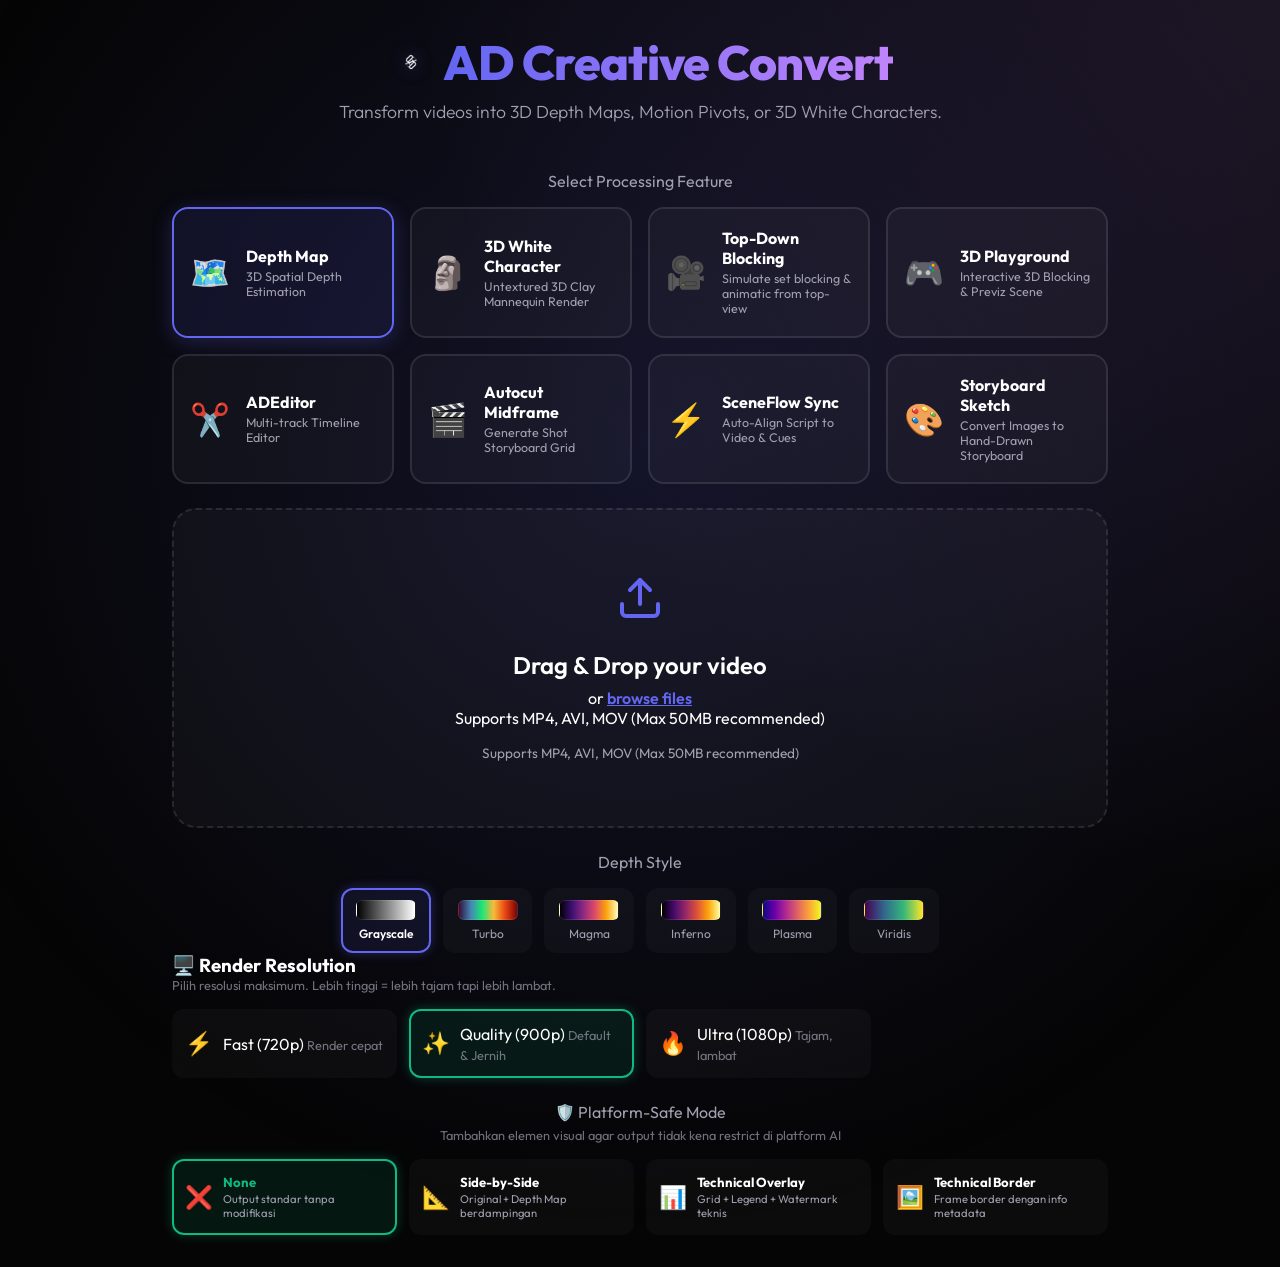
==== commit 7e8fbdbf: "update: add clean text toggle, python-dotenv, and latest changes" ====
--- a/frontend/index.html
+++ b/frontend/index.html
@@ -60,6 +60,15 @@
                             <p>Interactive 3D Blocking & Previz Scene</p>
                         </div>
                     </label>
+                    
+                    <!-- NEW: Video Editor mode card -->
+                    <label class="mode-card" id="launch-editor-card" style="cursor: pointer;" onclick="window.open('/editor/', '_blank')">
+                        <div class="mode-icon">✂️</div>
+                        <div class="mode-info">
+                            <strong>ADEditor</strong>
+                            <p>Multi-track Timeline Editor</p>
+                        </div>
+                    </label>
                     <label class="mode-card" data-mode="autocut">
                         <input type="radio" name="mode" value="autocut" hidden>
                         <div class="mode-icon">🎬</div>
@@ -133,6 +142,40 @@
                         <input type="radio" name="colormap" value="viridis" hidden>
                         <div class="colormap-preview viridis-preview"></div>
                         <span>Viridis</span>
+                    </label>
+                </div>
+            </div>
+
+            <!-- Resolution Selector -->
+            <div class="resolution-selector" id="resolution-section">
+                <div style="display:flex; align-items: center; gap: 8px;">
+                    <h3>🖥️ Render Resolution</h3>
+                </div>
+                <p class="safe-mode-desc">Pilih resolusi maksimum. Lebih tinggi = lebih tajam tapi lebih lambat.</p>
+                <div class="safe-mode-options" id="resolution-options">
+                    <label class="resolution-option safe-mode-option" data-value="720">
+                        <input type="radio" name="resolution" value="720" hidden>
+                        <div class="safe-mode-icon">⚡</div>
+                        <div class="safe-mode-info">
+                            <span class="safe-mode-title">Fast (720p)</span>
+                            <span class="safe-mode-desc">Render cepat</span>
+                        </div>
+                    </label>
+                    <label class="resolution-option safe-mode-option selected" data-value="900">
+                        <input type="radio" name="resolution" value="900" checked hidden>
+                        <div class="safe-mode-icon">✨</div>
+                        <div class="safe-mode-info">
+                            <span class="safe-mode-title">Quality (900p)</span>
+                            <span class="safe-mode-desc">Default & Jernih</span>
+                        </div>
+                    </label>
+                    <label class="resolution-option safe-mode-option" data-value="1080">
+                        <input type="radio" name="resolution" value="1080" hidden>
+                        <div class="safe-mode-icon">🔥</div>
+                        <div class="safe-mode-info">
+                            <span class="safe-mode-title">Ultra (1080p)</span>
+                            <span class="safe-mode-desc">Tajam, lambat</span>
+                        </div>
                     </label>
                 </div>
             </div>
@@ -179,11 +222,15 @@
                 <h3>🎬 Autocut Settings</h3>
                 <div class="control-group">
                     <label for="autocut-capture">Capture Frame</label>
-                    <select id="autocut-capture" style="width: 100%; padding: 0.8rem; background: var(--card-bg); border: 2px solid rgba(255,255,255,0.1); color: var(--text-primary); border-radius: 8px;">
+                    <select id="autocut-capture" style="width: 100%; padding: 0.8rem; background: var(--card-bg); border: 2px solid rgba(255,255,255,0.1); color: var(--text-primary); border-radius: 8px; margin-bottom: 1rem;">
                         <option value="mid_frame" selected>Mid Frame (Tengah Shot - Recommended)</option>
                         <option value="first_frame">First Frame (Awal Shot)</option>
                         <option value="end_frame">End Frame (Akhir Shot)</option>
                     </select>
+                    <label style="display: flex; align-items: center; gap: 0.5rem; cursor: pointer; color: var(--text-secondary);">
+                        <input type="checkbox" id="autocut-text" checked style="width: 18px; height: 18px; accent-color: var(--primary);">
+                        Tampilkan Shot Number & Timecode di Gambar
+                    </label>
                 </div>
             </div>
 
@@ -511,8 +558,16 @@
             </div>
             
             <div id="autocut-selection-container" class="hidden" style="margin-top: 1.5rem;">
-                <h3>🎬 Autocut Selection</h3>
-                <p style="color: var(--text-secondary); margin-bottom: 1rem;">Select the frames you want to include in the grid.</p>
+                <div style="display: flex; justify-content: space-between; align-items: center; margin-bottom: 0.75rem; flex-wrap: wrap; gap: 0.5rem;">
+                    <div>
+                        <h3 style="margin: 0;">🎬 Autocut Selection</h3>
+                        <p style="color: var(--text-secondary); margin: 0.25rem 0 0 0;">Select the frames you want to include in the grid.</p>
+                    </div>
+                    <div style="display: flex; gap: 0.5rem;">
+                        <button type="button" id="autocut-select-all-btn" class="btn btn-secondary" onclick="window.autocutSelectAll(true)" style="padding: 0.35rem 0.75rem; font-size: 0.85rem;">✓ Select All</button>
+                        <button type="button" id="autocut-deselect-all-btn" class="btn btn-secondary" onclick="window.autocutSelectAll(false)" style="padding: 0.35rem 0.75rem; font-size: 0.85rem;">✗ Deselect All</button>
+                    </div>
+                </div>
                 <div id="autocut-gallery" style="display: grid; grid-template-columns: repeat(auto-fill, minmax(150px, 1fr)); gap: 10px; margin-bottom: 1rem;">
                     <!-- Thumbnails will be injected here -->
                 </div>
@@ -529,13 +584,19 @@
                             <span class="layout-label">All-in-One</span>
                         </label>
                     </div>
+                    </div>
                 </div>
                 
                 <button id="generate-grid-btn" class="btn btn-primary" style="width: 100%; font-size: 1.1rem;">📸 Generate Grid from Selected</button>
             </div>
             
             <div id="autocut-container" class="hidden">
-                <h3>🎬 Autocut Storyboard Grid</h3>
+                <div style="display: flex; justify-content: space-between; align-items: center; margin-bottom: 1rem; flex-wrap: wrap; gap: 0.5rem;">
+                    <h3 style="margin: 0;">🎬 Autocut Storyboard Grid</h3>
+                    <button type="button" class="btn btn-secondary" id="autocut-back-top-btn" onclick="window.goBackToAutocutSelection()" style="padding: 0.45rem 1rem; font-size: 0.9rem;">
+                        ⬅️ Back to Selection
+                    </button>
+                </div>
                 <div id="autocut-result" class="autocut-results-wrapper"></div>
             </div>
 
@@ -641,6 +702,14 @@
                 </div>
             </div>
             
+            <!-- Autocut Download Text Toggle -->
+            <div id="autocut-download-options" class="hidden" style="margin-bottom: 1.5rem; display: flex; justify-content: center; width: 100%;">
+                <label style="display: inline-flex; align-items: center; gap: 0.75rem; cursor: pointer; color: var(--text-primary); background: rgba(255,255,255,0.05); padding: 0.75rem 1.5rem; border-radius: 50px; border: 1px solid rgba(255,255,255,0.15); box-shadow: 0 4px 12px rgba(0,0,0,0.1); transition: background 0.2s ease;" onmouseover="this.style.background='rgba(255,255,255,0.1)'" onmouseout="this.style.background='rgba(255,255,255,0.05)'">
+                    <input type="checkbox" id="autocut-download-text" checked style="width: 20px; height: 20px; accent-color: var(--primary); cursor: pointer; margin: 0;">
+                    <span style="font-weight: 500; font-size: 0.95rem; letter-spacing: 0.02em;">Tampilkan Shot Number & Timecode saat di-Download</span>
+                </label>
+            </div>
+            
             <div class="actions">
                 <button class="btn btn-primary" id="download-btn">
                     <svg width="20" height="20" viewBox="0 0 24 24" fill="none" stroke="currentColor" stroke-width="2" stroke-linecap="round" stroke-linejoin="round">
@@ -653,6 +722,9 @@
                 <button class="btn btn-secondary hidden" id="download-json-btn">
                     📄 Download Log (JSON)
                 </button>
+                <button class="btn btn-secondary hidden" id="grid-back-btn" onclick="window.goBackToAutocutSelection()">
+                    ⬅️ Back to Selection
+                </button>
                 <button class="btn btn-secondary" id="reset-btn">Convert Another</button>
             </div>
         </section>
@@ -683,8 +755,49 @@
         </div>
     </div>
 
-    <script src="blocking.js?v=3"></script>
-    <script src="sceneflow.js?v=3"></script>
-    <script src="app.js?v=5"></script>
+    <script>
+        function goBackToAutocutSelection() {
+            var autocutContainer = document.getElementById('autocut-container');
+            var autocutSelectionContainer = document.getElementById('autocut-selection-container');
+            var downloadBtn = document.getElementById('download-btn');
+            var gridBackBtn = document.getElementById('grid-back-btn');
+            
+            if (autocutContainer) {
+                autocutContainer.classList.add('hidden');
+                autocutContainer.style.setProperty('display', 'none', 'important');
+            }
+            if (autocutSelectionContainer) {
+                autocutSelectionContainer.classList.remove('hidden');
+                autocutSelectionContainer.style.setProperty('display', 'block', 'important');
+                autocutSelectionContainer.scrollIntoView({ behavior: 'smooth', block: 'start' });
+            }
+            if (downloadBtn) {
+                downloadBtn.classList.add('hidden');
+                downloadBtn.style.setProperty('display', 'none', 'important');
+            }
+            if (gridBackBtn) {
+                gridBackBtn.classList.add('hidden');
+                gridBackBtn.style.setProperty('display', 'none', 'important');
+            }
+            var downloadOptions = document.getElementById('autocut-download-options');
+            if (downloadOptions) {
+                downloadOptions.classList.add('hidden');
+                downloadOptions.style.setProperty('display', 'none', 'important');
+            }
+        }
+        window.goBackToAutocutSelection = goBackToAutocutSelection;
+
+        function autocutSelectAll(check) {
+            var gallery = document.getElementById('autocut-gallery');
+            if (gallery) {
+                var checkboxes = gallery.querySelectorAll('input[type="checkbox"]');
+                checkboxes.forEach(function(cb) { cb.checked = check; });
+            }
+        }
+        window.autocutSelectAll = autocutSelectAll;
+    </script>
+    <script src="blocking.js?v=4"></script>
+    <script src="sceneflow.js?v=4"></script>
+    <script src="app.js?v=9"></script>
 </body>
 </html>
